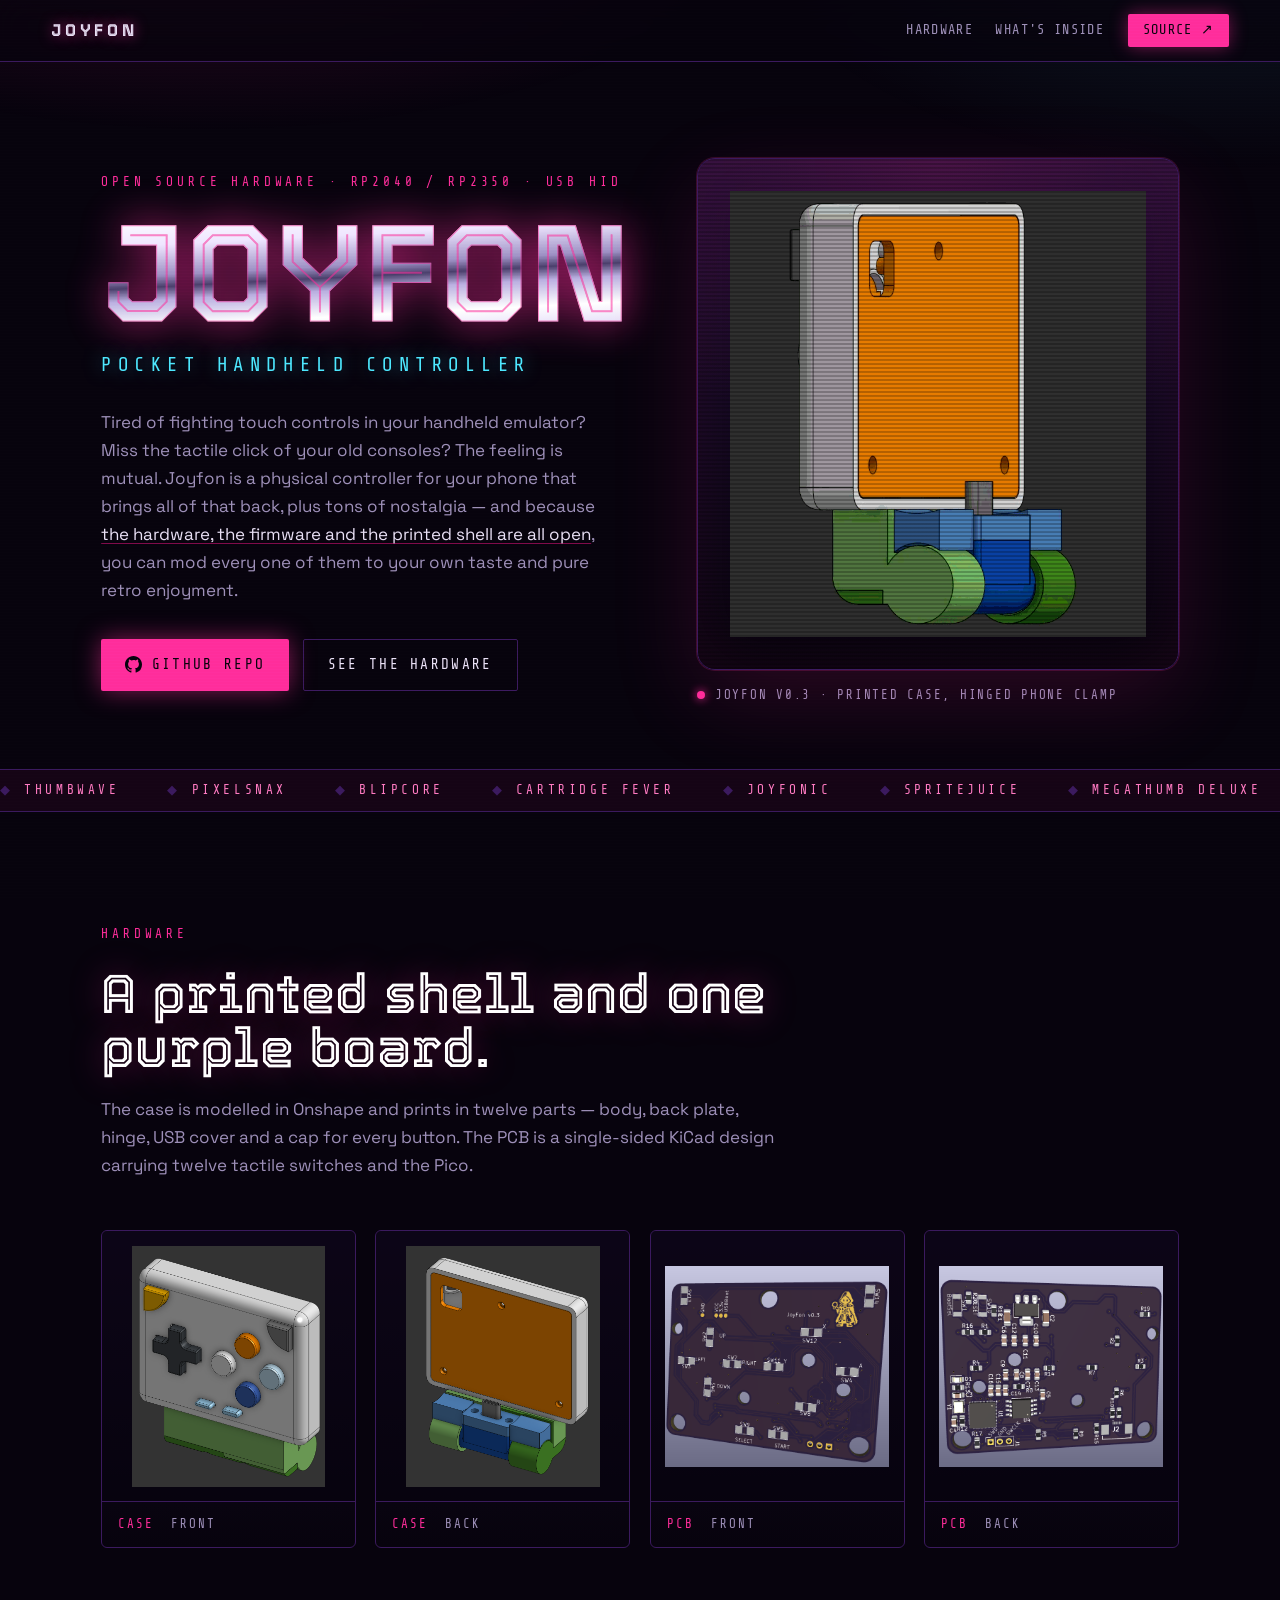
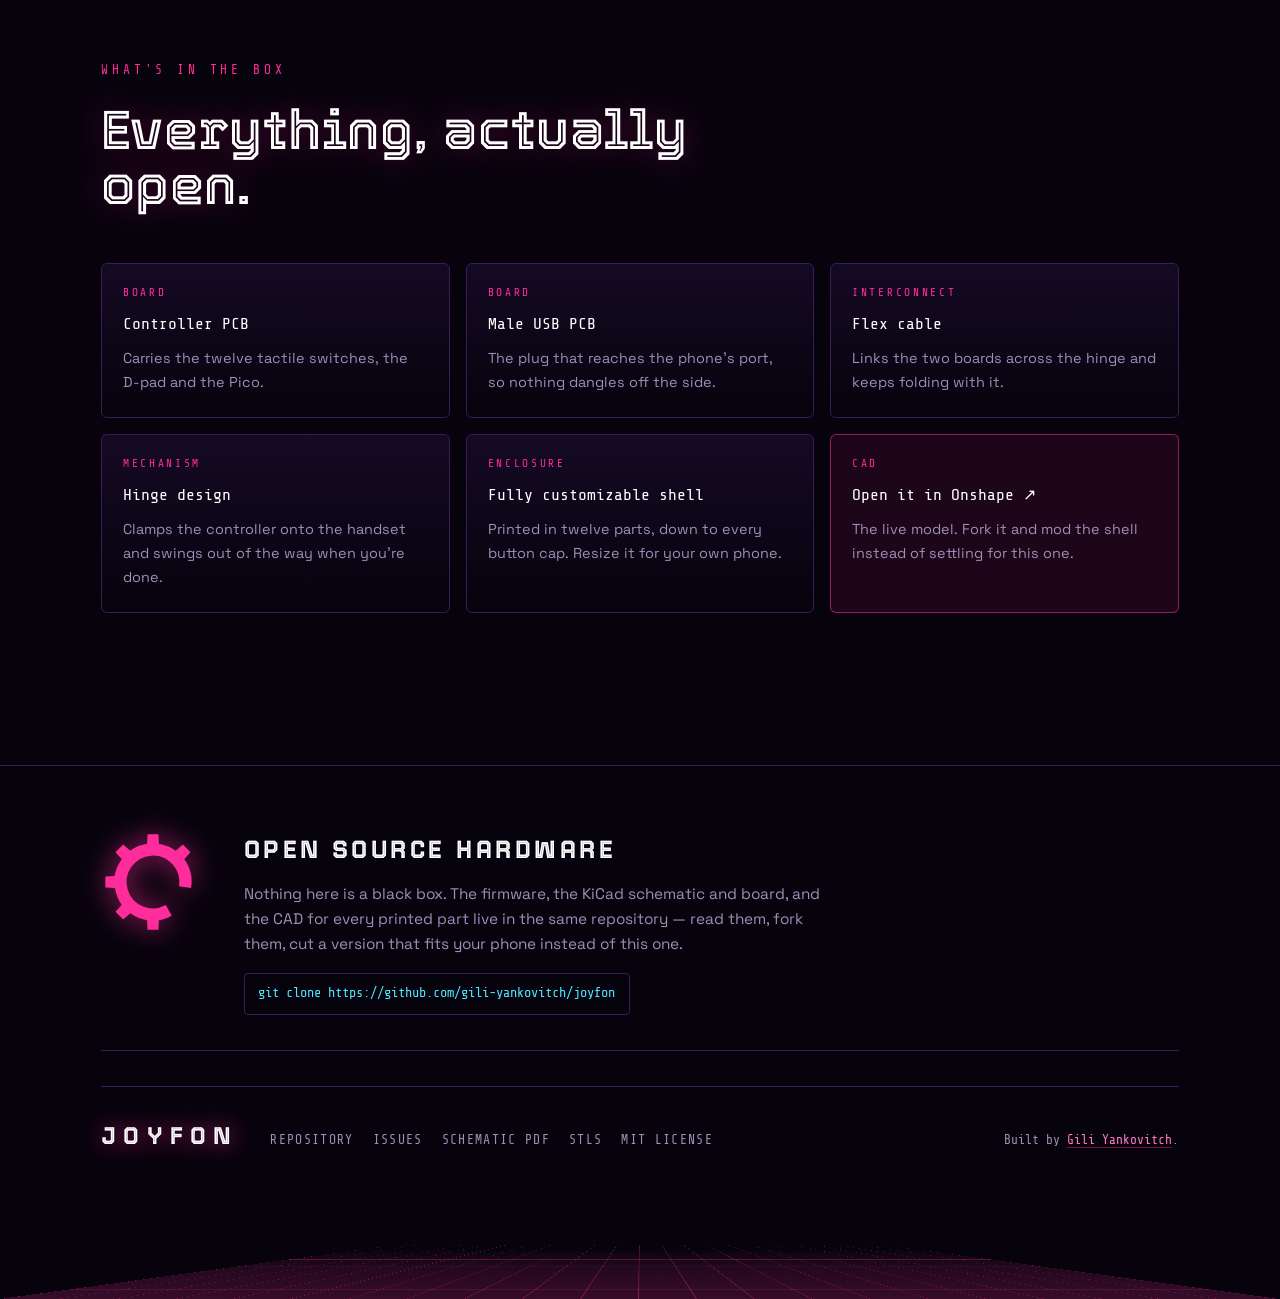
==== index.html @ 9e3fc785 "chore: Adding website" ====
<!DOCTYPE html>
<html lang="en">
<head>
<meta charset="utf-8">
<meta name="viewport" content="width=device-width, initial-scale=1">
<title>Joyfon — a USB HID gamepad for the Raspberry Pi Pico</title>
<meta name="description" content="Joyfon is an open-hardware, Game Boy-shaped USB HID game controller built on the Raspberry Pi Pico. No driver, no app, no pairing. Firmware, PCB and STLs included.">
<meta name="theme-color" content="#07030d">

<meta property="og:title" content="Joyfon — a USB HID gamepad for the Raspberry Pi Pico">
<meta property="og:description" content="Game Boy-shaped, open hardware, plug-and-play on Android. Firmware, KiCad PCB and printable case.">
<meta property="og:image" content="images/front.png">
<meta property="og:type" content="website">

<link rel="icon" href="images/front-transparent.png">
<link rel="preconnect" href="https://fonts.googleapis.com">
<link rel="preconnect" href="https://fonts.gstatic.com" crossorigin>
<link href="https://fonts.googleapis.com/css2?family=Share+Tech+Mono&family=Space+Grotesk:wght@400;500;700&family=Tourney:ital,wght@0,600;0,800;1,800&display=swap" rel="stylesheet">
<link rel="stylesheet" href="assets/site.css">
</head>
<body>

<div class="scanlines" aria-hidden="true"></div>

<header class="topbar">
  <a class="topbar__mark" href="#top">JOYFON</a>
  <nav class="topbar__nav" aria-label="Sections">
    <a href="#hardware">Hardware</a>
    <a href="#files">What's inside</a>
  </nav>
  <a class="topbar__repo" href="https://github.com/gili-yankovitch/joyfon">Source ↗</a>
</header>

<main id="top">

  <!-- ─────────────────────────  HERO  ───────────────────────── -->
  <section class="hero">
    <div class="hero__copy">
      <p class="eyebrow">Open source hardware · RP2040 / RP2350 · USB HID</p>
      <h1 class="wordmark" aria-label="Joyfon">
        <span class="wordmark__glow" aria-hidden="true">JOYFON</span>
        <span class="wordmark__face">JOYFON</span>
      </h1>
      <p class="tagline">Pocket Handheld Controller</p>
      <p class="hero__lede">
        Tired of fighting touch controls in your handheld emulator? Miss the tactile click of
        your old consoles? The feeling is mutual. Joyfon is a physical controller for your phone
        that brings all of that back, plus tons of nostalgia — and because
        <a href="#files">the hardware, the firmware and the printed shell are all open</a>,
        you can mod every one of them to your own taste and pure retro enjoyment.
      </p>
      <div class="hero__actions">
        <a class="btn btn--solid" href="https://github.com/gili-yankovitch/joyfon">
          <svg class="btn__gh" viewBox="0 0 16 16" width="17" height="17" aria-hidden="true" focusable="false">
            <path fill="currentColor" fill-rule="evenodd" d="M8 0C3.58 0 0 3.58 0 8c0 3.54 2.29 6.53 5.47 7.59.4.07.55-.17.55-.38 0-.19-.01-.82-.01-1.49-2.01.37-2.53-.49-2.69-.94-.09-.23-.48-.94-.82-1.13-.28-.15-.68-.52-.01-.53.63-.01 1.08.58 1.23.82.72 1.21 1.87.87 2.33.66.07-.52.28-.87.51-1.07-1.78-.2-3.64-.89-3.64-3.95 0-.87.31-1.59.82-2.15-.08-.2-.36-1.02.08-2.12 0 0 .67-.21 2.2.82a7.4 7.4 0 0 1 2-.27c.68 0 1.36.09 2 .27 1.53-1.04 2.2-.82 2.2-.82.44 1.1.16 1.92.08 2.12.51.56.82 1.27.82 2.15 0 3.07-1.87 3.75-3.65 3.95.29.25.54.73.54 1.48 0 1.07-.01 1.93-.01 2.2 0 .21.15.46.55.38A8.01 8.01 0 0 0 16 8c0-4.42-3.58-8-8-8Z"/>
          </svg>
          GitHub repo
        </a>
        <a class="btn btn--ghost" href="#hardware">See the hardware</a>
      </div>
    </div>

    <figure class="crt">
      <div class="crt__screen">
        <img id="hero-media" src="images/front-transparent.png" alt="The Joyfon controller clipped to the bottom of a phone." width="670" height="720">
      </div>
      <figcaption class="crt__label"><span class="dot"></span> Joyfon v0.3 · printed case, hinged phone clamp</figcaption>
    </figure>
  </section>

  <div class="ticker" aria-hidden="true">
    <div class="ticker__track">
      <span>THUMBWAVE</span><span>PIXELSNAX</span><span>BLIPCORE</span><span>CARTRIDGE FEVER</span>
      <span>JOYFONIC</span><span>SPRITEJUICE</span><span>MEGATHUMB DELUXE</span><span>CHIPTUNE OVERDRIVE</span>
      <span>SAVE-STATE SUNRISE</span><span>TURBO GRIP</span><span>POCKETRON 64</span><span>D-PAD DYNAMO</span>
      <span>BATTERY BACKUP</span><span>HI-SCORE HAZE</span><span>CONTINUE? 09</span><span>PHONEBOY ADVANCE</span>
      <span>THUMBWAVE</span><span>PIXELSNAX</span><span>BLIPCORE</span><span>CARTRIDGE FEVER</span>
      <span>JOYFONIC</span><span>SPRITEJUICE</span><span>MEGATHUMB DELUXE</span><span>CHIPTUNE OVERDRIVE</span>
      <span>SAVE-STATE SUNRISE</span><span>TURBO GRIP</span><span>POCKETRON 64</span><span>D-PAD DYNAMO</span>
      <span>BATTERY BACKUP</span><span>HI-SCORE HAZE</span><span>CONTINUE? 09</span><span>PHONEBOY ADVANCE</span>
    </div>
  </div>

  <!-- ────────────────────────  HARDWARE  ────────────────────── -->
  <section class="section" id="hardware">
    <header class="section__head">
      <p class="eyebrow">Hardware</p>
      <h2 class="h2">A printed shell and one purple board.</h2>
      <p class="section__lede">
        The case is modelled in Onshape and prints in twelve parts — body, back plate, hinge, USB cover
        and a cap for every button. The PCB is a single-sided KiCad design carrying twelve tactile
        switches and the Pico.
      </p>
    </header>

    <div class="plates">
      <figure class="plate">
        <button class="plate__btn" type="button">
        <img src="images/front.png" alt="CAD render of the Joyfon case, front three-quarter view, showing the D-pad, four face buttons and two slim Start/Select keys." loading="lazy" width="765" height="957">
        </button>
        <figcaption><span class="plate__idx">Case</span> front</figcaption>
      </figure>
      <figure class="plate">
        <button class="plate__btn" type="button">
        <img src="images/back.png" alt="CAD render of the Joyfon case from behind, showing the back plate, the USB-C passthrough and the hinged phone clamp." loading="lazy" width="765" height="957">
        </button>
        <figcaption><span class="plate__idx">Case</span> back</figcaption>
      </figure>
      <figure class="plate">
        <button class="plate__btn" type="button">
        <img src="images/pcb-front.png" alt="Render of the purple Joyfon PCB, front side, with silkscreen labels for every switch and a wizard mascot." loading="lazy" width="632" height="565">
        </button>
        <figcaption><span class="plate__idx">PCB</span> front</figcaption>
      </figure>
      <figure class="plate">
        <button class="plate__btn" type="button">
        <img src="images/pcb-back.png" alt="Render of the Joyfon PCB, back side, showing the routed traces." loading="lazy" width="632" height="565">
        </button>
        <figcaption><span class="plate__idx">PCB</span> back</figcaption>
      </figure>
    </div>
  </section>

  <!-- ─────────────────────────  FILES  ──────────────────────── -->
  <section class="section section--files" id="files">
    <header class="section__head">
      <p class="eyebrow">What's in the box</p>
      <h2 class="h2">Everything, actually open.</h2>
    </header>

    <div class="files">
      <div class="file">
        <p class="file__kind">Board</p>
        <p class="file__name">Controller PCB</p>
        <p class="file__desc">Carries the twelve tactile switches, the D-pad and the Pico.</p>
      </div>
      <div class="file">
        <p class="file__kind">Board</p>
        <p class="file__name">Male USB PCB</p>
        <p class="file__desc">The plug that reaches the phone's port, so nothing dangles off the side.</p>
      </div>
      <div class="file">
        <p class="file__kind">Interconnect</p>
        <p class="file__name">Flex cable</p>
        <p class="file__desc">Links the two boards across the hinge and keeps folding with it.</p>
      </div>
      <div class="file">
        <p class="file__kind">Mechanism</p>
        <p class="file__name">Hinge design</p>
        <p class="file__desc">Clamps the controller onto the handset and swings out of the way when you're done.</p>
      </div>
      <div class="file">
        <p class="file__kind">Enclosure</p>
        <p class="file__name">Fully customizable shell</p>
        <p class="file__desc">Printed in twelve parts, down to every button cap. Resize it for your own phone.</p>
      </div>
      <a class="file file--accent" href="https://cad.onshape.com/documents/5b058211584da6ba94a5f3a2/w/7946df008143afeea2af8019/e/bb1aadbdb91d94f271c1447f?page=2&amp;email=giliy%40nyxsecurity.net&amp;renderMode=0&amp;uiState=6a5551800e11d12ad61d855e">
        <p class="file__kind">CAD</p>
        <p class="file__name">Open it in Onshape ↗</p>
        <p class="file__desc">The live model. Fork it and mod the shell instead of settling for this one.</p>
      </a>
    </div>
  </section>
</main>

<div class="lightbox" id="lightbox" role="dialog" aria-modal="true" aria-label="Enlarged image" hidden>
  <button class="lightbox__close" type="button" aria-label="Close">✕</button>
  <figure class="lightbox__figure">
    <img id="lightbox-img" src="" alt="">
    <figcaption id="lightbox-cap"></figcaption>
  </figure>
</div>

<footer class="footer">
  <div class="footer__horizon" aria-hidden="true"></div>

  <div class="footer__inner">

    <div class="oshw">
      <svg class="oshw__gear" viewBox="0 0 128 128" role="img" aria-labelledby="oshw-title">
        <title id="oshw-title">Open source hardware</title>
        <g fill="none" stroke="currentColor" stroke-width="15" stroke-linecap="butt">
          <path d="M83.39 98.98 A 40 40 0 1 1 103.51 70.26"/>
        </g>
        <g fill="currentColor">
          <path d="M71.35 110.42 L70.68 122.62 L57.32 122.62 L56.65 110.42 Z"/>
          <path d="M36.37 102.02 L27.27 110.17 L17.83 100.73 L25.98 91.63 Z"/>
          <path d="M17.58 71.35 L5.38 70.68 L5.38 57.32 L17.58 56.65 Z"/>
          <path d="M25.98 36.37 L17.83 27.27 L27.27 17.83 L36.37 25.98 Z"/>
          <path d="M56.65 17.58 L57.32 5.38 L70.68 5.38 L71.35 17.58 Z"/>
          <path d="M91.63 25.98 L100.73 17.83 L110.17 27.27 L102.02 36.37 Z"/>
        </g>
      </svg>

      <div class="oshw__copy">
        <p class="oshw__title">Open source hardware</p>
        <p class="oshw__text">
          Nothing here is a black box. The firmware, the KiCad schematic and board, and the CAD for
          every printed part live in the same repository — read them, fork them, cut a version that
          fits your phone instead of this one.
        </p>
        <p class="oshw__clone"><code>git clone https://github.com/gili-yankovitch/joyfon</code></p>
      </div>
    </div>

    <div class="footer__end">
      <p class="footer__mark">JOYFON</p>
      <nav class="footer__links" aria-label="Repository links">
        <a href="https://github.com/gili-yankovitch/joyfon">Repository</a>
        <a href="https://github.com/gili-yankovitch/joyfon/issues">Issues</a>
        <a href="https://github.com/gili-yankovitch/joyfon/tree/main/hw/controller/PhoneController.pdf">Schematic PDF</a>
        <a href="https://github.com/gili-yankovitch/joyfon/tree/main/stl">STLs</a>
        <a href="https://github.com/gili-yankovitch/joyfon/blob/main/LICENSE">MIT license</a>
      </nav>
      <p class="footer__line">Built by <a href="https://github.com/gili-yankovitch">Gili Yankovitch</a>.</p>
    </div>
  </div>
</footer>

<script src="assets/site.js" defer></script>
</body>
</html>
---- assets/site.css ----
/* ═══════════════════════════════════════════════════════════════════
   Joyfon — tokens
   ═══════════════════════════════════════════════════════════════════ */
:root {
  --void:      #07030d;
  --deck:      #150a24;
  --deck-2:    #1e0e33;
  --edge:      #3b1a5e;
  --hot:       #ff2d9b;
  --hot-soft:  #ff7ac2;
  --hot-dim:   #7d0a49;
  --ice:       #4de8ff;
  --amber:     #ffc24d;
  --text:      #e9e0f5;
  --text-dim:  #9d8fb8;

  --display: "Tourney", "Arial Narrow", Impact, sans-serif;
  --body:    "Space Grotesk", ui-sans-serif, system-ui, sans-serif;
  --mono:    "Share Tech Mono", ui-monospace, "SFMono-Regular", monospace;

  --gut:  clamp(1.25rem, 4vw, 4rem);
  --maxw: 1180px;
  --rail: 1px solid var(--edge);
}

*, *::before, *::after { box-sizing: border-box; }

html { scroll-behavior: smooth; }
@media (prefers-reduced-motion: reduce) { html { scroll-behavior: auto; } }

body {
  margin: 0;
  background: var(--void);
  color: var(--text);
  font-family: var(--body);
  font-size: clamp(1rem, 0.96rem + 0.2vw, 1.0625rem);
  line-height: 1.65;
  -webkit-font-smoothing: antialiased;
  overflow-x: hidden;
}

/* magenta wash behind everything */
body::before {
  content: "";
  position: fixed;
  inset: -20vh -10vw auto;
  height: 90vh;
  background:
    radial-gradient(60% 55% at 22% 0%, rgba(255, 45, 155, 0.22), transparent 70%),
    radial-gradient(45% 45% at 88% 12%, rgba(77, 232, 255, 0.10), transparent 70%);
  pointer-events: none;
  z-index: 0;
}

a { color: var(--hot-soft); text-decoration-color: var(--hot-dim); text-underline-offset: 3px; }
a:hover { color: #fff; text-decoration-color: var(--hot); }

:focus-visible {
  outline: 2px solid var(--ice);
  outline-offset: 3px;
  border-radius: 2px;
}

code, pre { font-family: var(--mono); }

.visually-hidden {
  position: absolute; width: 1px; height: 1px;
  margin: -1px; padding: 0; overflow: hidden;
  clip: rect(0 0 0 0); white-space: nowrap; border: 0;
}

/* CRT scanline veil over the whole page */
.scanlines {
  position: fixed;
  inset: 0;
  z-index: 90;
  pointer-events: none;
  background: repeating-linear-gradient(
    to bottom,
    rgba(255, 255, 255, 0.028) 0 1px,
    transparent 1px 3px
  );
  mix-blend-mode: overlay;
}

/* ═══════════════════════════════════════════════════════════════════
   Top bar
   ═══════════════════════════════════════════════════════════════════ */
.topbar {
  position: sticky;
  top: 0;
  z-index: 80;
  display: flex;
  align-items: center;
  gap: 1.5rem;
  padding: 0.85rem var(--gut);
  border-bottom: var(--rail);
  background: rgba(7, 3, 13, 0.78);
  backdrop-filter: blur(14px);
}

.topbar__mark {
  font-family: var(--display);
  font-weight: 800;
  font-size: 1.05rem;
  letter-spacing: 0.22em;
  color: var(--text);
  text-decoration: none;
  text-shadow: 0 0 14px rgba(255, 45, 155, 0.7);
}

.topbar__nav {
  display: flex;
  gap: 1.4rem;
  margin-inline-start: auto;
  font-family: var(--mono);
  font-size: 0.85rem;
  letter-spacing: 0.1em;
  text-transform: uppercase;
}
.topbar__nav a { color: var(--text-dim); text-decoration: none; }
.topbar__nav a:hover { color: var(--hot); }

.topbar__repo {
  font-family: var(--mono);
  font-size: 0.85rem;
  letter-spacing: 0.1em;
  text-transform: uppercase;
  color: var(--void);
  background: var(--hot);
  padding: 0.35rem 0.9rem;
  border-radius: 2px;
  text-decoration: none;
  box-shadow: 0 0 18px rgba(255, 45, 155, 0.45);
}
.topbar__repo:hover { color: var(--void); background: var(--hot-soft); }

@media (max-width: 720px) {
  .topbar__nav { display: none; }
  .topbar__repo { margin-inline-start: auto; }
}

/* ═══════════════════════════════════════════════════════════════════
   Hero
   ═══════════════════════════════════════════════════════════════════ */
.hero {
  position: relative;
  z-index: 1;
  display: grid;
  grid-template-columns: minmax(0, 1.05fr) minmax(0, 0.95fr);
  gap: clamp(2rem, 5vw, 4.5rem);
  align-items: center;
  max-width: var(--maxw);
  margin-inline: auto;
  padding: clamp(3rem, 8vw, 6rem) var(--gut) clamp(2.5rem, 6vw, 4rem);
}

.eyebrow {
  margin: 0 0 1.4rem;
  font-family: var(--mono);
  font-size: 0.8rem;
  letter-spacing: 0.3em;
  text-transform: uppercase;
  color: var(--hot);
}

.wordmark {
  position: relative;
  margin: 0;
  font-family: var(--display);
  font-weight: 800;
  font-size: clamp(3.6rem, 12vw, 8.5rem);
  line-height: 0.86;
  letter-spacing: 0.01em;
}

.wordmark__face {
  position: relative;
  display: block;
  background: linear-gradient(
    177deg,
    #ffffff 0%, #efe6ff 22%, #9d90c4 43%,
    #4a3f6b 51%, #b9aee0 60%, #ffffff 78%, #d9cdf5 100%
  );
  -webkit-background-clip: text;
  background-clip: text;
  color: transparent;
  -webkit-text-stroke: 1px rgba(255, 45, 155, 0.55);
}

.wordmark__glow {
  position: absolute;
  inset: 0;
  color: var(--hot);
  filter: blur(22px);
  opacity: 0.75;
  z-index: -1;
}

.tagline {
  margin: 1.1rem 0 0;
  font-family: var(--mono);
  font-size: clamp(0.9rem, 1.9vw, 1.2rem);
  letter-spacing: 0.34em;
  text-transform: uppercase;
  color: var(--ice);
  text-shadow: 0 0 18px rgba(77, 232, 255, 0.5);
}

.hero__lede {
  max-width: 46ch;
  margin: 1.6rem 0 0;
  color: var(--text-dim);
}
.hero__lede a { color: var(--text); }

.hero__actions {
  display: flex;
  flex-wrap: wrap;
  gap: 0.85rem;
  margin-top: 2.2rem;
}

.btn {
  display: inline-flex;
  align-items: center;
  gap: 0.6rem;
  font-family: var(--mono);
  font-size: 0.9rem;
  letter-spacing: 0.16em;
  text-transform: uppercase;
  text-decoration: none;
  padding: 0.8rem 1.5rem;
  border-radius: 2px;
  transition: transform 0.12s ease, box-shadow 0.2s ease, background 0.2s ease;
}
.btn:active { transform: translateY(1px); }

.btn--solid {
  color: var(--void);
  background: var(--hot);
  box-shadow: 0 0 24px rgba(255, 45, 155, 0.5);
}
.btn--solid:hover { color: var(--void); background: var(--hot-soft); box-shadow: 0 0 34px rgba(255, 45, 155, 0.75); }

.btn--ghost {
  color: var(--text);
  border: 1px solid var(--edge);
}
.btn--ghost:hover { color: #fff; border-color: var(--hot); box-shadow: inset 0 0 24px rgba(255, 45, 155, 0.16); }

.btn__gh { flex: none; display: block; }

/* CRT frame around the hero media */
.crt { margin: 0; }

.crt__screen {
  position: relative;
  padding: clamp(1rem, 3vw, 2rem);
  border: 1px solid var(--edge);
  border-radius: 18px;
  background:
    radial-gradient(120% 90% at 50% 0%, rgba(255, 45, 155, 0.16), transparent 65%),
    linear-gradient(180deg, var(--deck-2), var(--void));
  box-shadow:
    0 0 0 1px rgba(255, 45, 155, 0.18),
    0 30px 90px rgba(255, 45, 155, 0.14),
    inset 0 0 70px rgba(255, 45, 155, 0.08);
  overflow: hidden;
}

.crt__screen::after {
  content: "";
  position: absolute;
  inset: 0;
  background: repeating-linear-gradient(to bottom, rgba(0, 0, 0, 0.22) 0 2px, transparent 2px 4px);
  pointer-events: none;
}

.crt__screen img {
  display: block;
  width: 100%;
  height: auto;
  filter: saturate(1.05) contrast(1.04);
}

.crt__label {
  display: flex;
  align-items: center;
  gap: 0.6rem;
  margin-top: 0.9rem;
  font-family: var(--mono);
  font-size: 0.78rem;
  letter-spacing: 0.14em;
  text-transform: uppercase;
  color: var(--text-dim);
}

.dot {
  width: 8px; height: 8px;
  border-radius: 50%;
  background: var(--hot);
  box-shadow: 0 0 10px var(--hot);
  animation: pulse 2.4s ease-in-out infinite;
}

@keyframes pulse { 0%, 100% { opacity: 1; } 50% { opacity: 0.25; } }

/* Narrow: the wordmark leads, then the animation, then the pitch. Letting the
   copy block dissolve into the grid is what allows the media to sit between
   the tagline and the lede. */
@media (max-width: 900px) {
  .hero {
    grid-template-columns: 1fr;
    row-gap: 0;
  }
  .hero__copy { display: contents; }

  .hero .eyebrow       { order: 1; }
  .hero .wordmark      { order: 2; }
  .hero .tagline       { order: 3; }
  .hero .crt           { order: 4; max-width: 440px; margin-top: 2rem; }
  .hero .hero__lede    { order: 5; }
  .hero .hero__actions { order: 6; }
}

/* ═══════════════════════════════════════════════════════════════════
   Ticker
   ═══════════════════════════════════════════════════════════════════ */
.ticker {
  position: relative;
  z-index: 1;
  overflow: hidden;
  border-block: var(--rail);
  background: rgba(255, 45, 155, 0.06);
  padding-block: 0.6rem;
}

.ticker__track {
  display: flex;
  gap: 3rem;
  width: max-content;
  animation: slide 38s linear infinite;
  font-family: var(--mono);
  font-size: 0.8rem;
  letter-spacing: 0.28em;
  text-transform: uppercase;
  color: var(--hot-soft);
  white-space: nowrap;
}
.ticker__track span::before { content: "◆ "; color: var(--edge); }

@keyframes slide { from { transform: translateX(0); } to { transform: translateX(-50%); } }

/* ═══════════════════════════════════════════════════════════════════
   Section chrome
   ═══════════════════════════════════════════════════════════════════ */
.section {
  position: relative;
  z-index: 1;
  max-width: var(--maxw);
  margin-inline: auto;
  padding: clamp(4rem, 10vw, 7rem) var(--gut) 0;
}

.section__head { max-width: 62ch; margin-bottom: clamp(2rem, 5vw, 3.2rem); }

.h2 {
  margin: 0;
  font-family: var(--display);
  font-weight: 600;
  font-size: clamp(2rem, 5.5vw, 3.4rem);
  line-height: 1;
  letter-spacing: 0.005em;
  color: #fff;
  text-shadow: 0 0 34px rgba(255, 45, 155, 0.35);
}

.section__lede { margin: 1.2rem 0 0; color: var(--text-dim); }
.section__lede code, .file__desc code {
  color: var(--ice);
  font-size: 0.92em;
}

/* ═══════════════════════════════════════════════════════════════════
   Hardware plates
   ═══════════════════════════════════════════════════════════════════ */
.plates {
  display: grid;
  grid-template-columns: repeat(auto-fit, minmax(250px, 1fr));
  gap: 1.2rem;
}

.plate {
  margin: 0;
  border: 1px solid var(--edge);
  border-radius: 6px;
  background: linear-gradient(180deg, var(--deck), var(--void));
  overflow: hidden;
  transition: border-color 0.2s ease, box-shadow 0.25s ease, transform 0.25s ease;
}
.plate:hover {
  border-color: var(--hot);
  box-shadow: 0 20px 60px rgba(255, 45, 155, 0.2);
  transform: translateY(-4px);
}

.plate__btn {
  display: block;
  width: 100%;
  padding: 0;
  border: 0;
  background: none;
  cursor: zoom-in;
  position: relative;
}

.plate__btn::after {
  content: "⤢";
  position: absolute;
  right: 0.7rem;
  bottom: 0.7rem;
  width: 26px;
  height: 26px;
  display: grid;
  place-items: center;
  border-radius: 3px;
  background: rgba(7, 3, 13, 0.72);
  color: var(--hot);
  font-size: 0.85rem;
  opacity: 0;
  transition: opacity 0.18s ease;
}
.plate:hover .plate__btn::after,
.plate__btn:focus-visible::after { opacity: 1; }

.plate img {
  display: block;
  width: 100%;
  height: 270px;
  object-fit: contain;
  background: rgba(7, 3, 13, 0.55);
  padding: 0.9rem;
}

.plate figcaption {
  padding: 0.75rem 1rem;
  border-top: 1px solid var(--edge);
  font-family: var(--mono);
  font-size: 0.78rem;
  letter-spacing: 0.16em;
  text-transform: uppercase;
  color: var(--text-dim);
}
.plate__idx { color: var(--hot); margin-inline-end: 0.5rem; }

/* ═══════════════════════════════════════════════════════════════════
   Files
   ═══════════════════════════════════════════════════════════════════ */
.section--files { padding-bottom: clamp(4rem, 9vw, 6rem); }

.files {
  display: grid;
  grid-template-columns: repeat(auto-fit, minmax(260px, 1fr));
  gap: 1rem;
}

.file {
  display: block;
  padding: 1.2rem 1.3rem 1.4rem;
  border: 1px solid var(--edge);
  border-radius: 6px;
  background: linear-gradient(180deg, var(--deck), rgba(7, 3, 13, 0.85));
  text-decoration: none;
  color: inherit;
  transition: border-color 0.18s ease, box-shadow 0.22s ease, transform 0.18s ease;
}
.file:hover {
  color: inherit;
  border-color: var(--hot);
  box-shadow: 0 16px 44px rgba(255, 45, 155, 0.18);
  transform: translateY(-3px);
}

.file__kind {
  margin: 0 0 0.55rem;
  font-family: var(--mono);
  font-size: 0.7rem;
  letter-spacing: 0.24em;
  text-transform: uppercase;
  color: var(--hot);
}

.file__name {
  margin: 0 0 0.6rem;
  font-family: var(--mono);
  font-size: 1.02rem;
  color: #fff;
  word-break: break-word;
}

.file__desc { margin: 0; font-size: 0.9rem; color: var(--text-dim); }

.file--accent { border-color: rgba(255, 45, 155, 0.55); background: rgba(255, 45, 155, 0.09); }

/* ═══════════════════════════════════════════════════════════════════
   Lightbox
   ═══════════════════════════════════════════════════════════════════ */
.lightbox {
  position: fixed;
  inset: 0;
  z-index: 100;
  display: grid;
  place-items: center;
  padding: clamp(1rem, 5vw, 3rem);
  background: rgba(5, 2, 10, 0.9);
  backdrop-filter: blur(10px);
  animation: lb-in 0.18s ease-out;
}
.lightbox[hidden] { display: none; }

@keyframes lb-in { from { opacity: 0; } to { opacity: 1; } }

.lightbox__figure {
  margin: 0;
  max-width: min(1000px, 100%);
  max-height: 100%;
  display: flex;
  flex-direction: column;
  gap: 0.9rem;
  border: 1px solid var(--edge);
  border-radius: 10px;
  background: linear-gradient(180deg, var(--deck-2), var(--void));
  box-shadow: 0 0 0 1px rgba(255, 45, 155, 0.2), 0 40px 120px rgba(255, 45, 155, 0.25);
  padding: clamp(0.9rem, 2vw, 1.4rem);
  overflow: hidden;
}

.lightbox__figure img {
  display: block;
  max-width: 100%;
  max-height: min(74vh, 780px);
  margin-inline: auto;
  object-fit: contain;
  border-radius: 4px;
}

.lightbox__figure figcaption {
  font-family: var(--mono);
  font-size: 0.78rem;
  letter-spacing: 0.18em;
  text-transform: uppercase;
  color: var(--text-dim);
  text-align: center;
}

.lightbox__close {
  position: absolute;
  top: clamp(0.8rem, 3vw, 1.6rem);
  right: clamp(0.8rem, 3vw, 1.6rem);
  width: 42px;
  height: 42px;
  border: 1px solid var(--edge);
  border-radius: 3px;
  background: rgba(7, 3, 13, 0.8);
  color: var(--text);
  font-size: 1rem;
  cursor: pointer;
  transition: color 0.15s ease, border-color 0.15s ease;
}
.lightbox__close:hover { color: var(--hot); border-color: var(--hot); }

/* ═══════════════════════════════════════════════════════════════════
   Footer
   ═══════════════════════════════════════════════════════════════════ */
.footer {
  position: relative;
  margin-top: clamp(2rem, 5vw, 3.5rem);
  border-top: 1px solid var(--edge);
  overflow: hidden;
}

/* the one moment of vaporwave horizon, kept to the very bottom */
.footer__horizon {
  position: absolute;
  inset: auto 0 0;
  height: 420px;
  background:
    linear-gradient(to top, rgba(255, 45, 155, 0.22), transparent 78%),
    repeating-linear-gradient(to right, rgba(255, 45, 155, 0.5) 0 1px, transparent 1px 58px),
    repeating-linear-gradient(to top,   rgba(255, 45, 155, 0.5) 0 1px, transparent 1px 30px);
  transform: perspective(240px) rotateX(70deg);
  transform-origin: bottom center;
  pointer-events: none;
  opacity: 0.85;
}

.footer__inner {
  position: relative;
  z-index: 1;
  max-width: var(--maxw);
  margin-inline: auto;
  padding: clamp(2.5rem, 6vw, 4rem) var(--gut) clamp(6rem, 13vw, 9rem);
}

/* open source hardware block */
.oshw {
  display: grid;
  grid-template-columns: 104px minmax(0, 1fr);
  gap: clamp(1.2rem, 4vw, 2.4rem);
  align-items: start;
  padding-bottom: 2.2rem;
  border-bottom: 1px solid var(--edge);
}

.oshw__gear {
  width: 104px;
  height: 104px;
  color: var(--hot);
  filter: drop-shadow(0 0 14px rgba(255, 45, 155, 0.65));
}

.oshw__title {
  margin: 0 0 0.6rem;
  font-family: var(--display);
  font-weight: 800;
  font-size: clamp(1.15rem, 3vw, 1.55rem);
  letter-spacing: 0.14em;
  text-transform: uppercase;
  color: #fff;
}

.oshw__text { margin: 0; max-width: 60ch; color: var(--text-dim); font-size: 0.96rem; }

.oshw__clone { margin: 1rem 0 0; }
.oshw__clone code {
  display: inline-block;
  padding: 0.55rem 0.85rem;
  border: 1px solid var(--edge);
  border-radius: 4px;
  background: rgba(7, 3, 13, 0.7);
  font-size: 0.85rem;
  color: var(--ice);
  word-break: break-all;
}

@media (max-width: 620px) {
  .oshw { grid-template-columns: 1fr; }
  .oshw__gear { width: 76px; height: 76px; }
}

.footer__end {
  display: flex;
  flex-wrap: wrap;
  align-items: baseline;
  gap: 1rem 2rem;
  margin-top: 2.2rem;
  padding-top: 1.8rem;
  border-top: 1px solid var(--edge);
}

.footer__mark {
  margin: 0;
  font-family: var(--display);
  font-weight: 800;
  font-size: 1.5rem;
  letter-spacing: 0.3em;
  color: #fff;
  text-shadow: 0 0 22px rgba(255, 45, 155, 0.8);
}

.footer__links {
  display: flex;
  flex-wrap: wrap;
  gap: 1.2rem;
  font-family: var(--mono);
  font-size: 0.82rem;
  letter-spacing: 0.1em;
  text-transform: uppercase;
}
.footer__links a { color: var(--text-dim); text-decoration: none; }
.footer__links a:hover { color: var(--hot); }

.footer__line {
  margin: 0;
  margin-inline-start: auto;
  font-family: var(--mono);
  font-size: 0.8rem;
  color: var(--text-dim);
}

/* ═══════════════════════════════════════════════════════════════════
   Motion preferences
   ═══════════════════════════════════════════════════════════════════ */
@media (prefers-reduced-motion: reduce) {
  .ticker__track { animation: none; }
  .dot { animation: none; }
  .plate:hover, .file:hover { transform: none; }
  .lightbox { animation: none; }
  *, *::before, *::after { transition-duration: 0.01ms !important; }
}
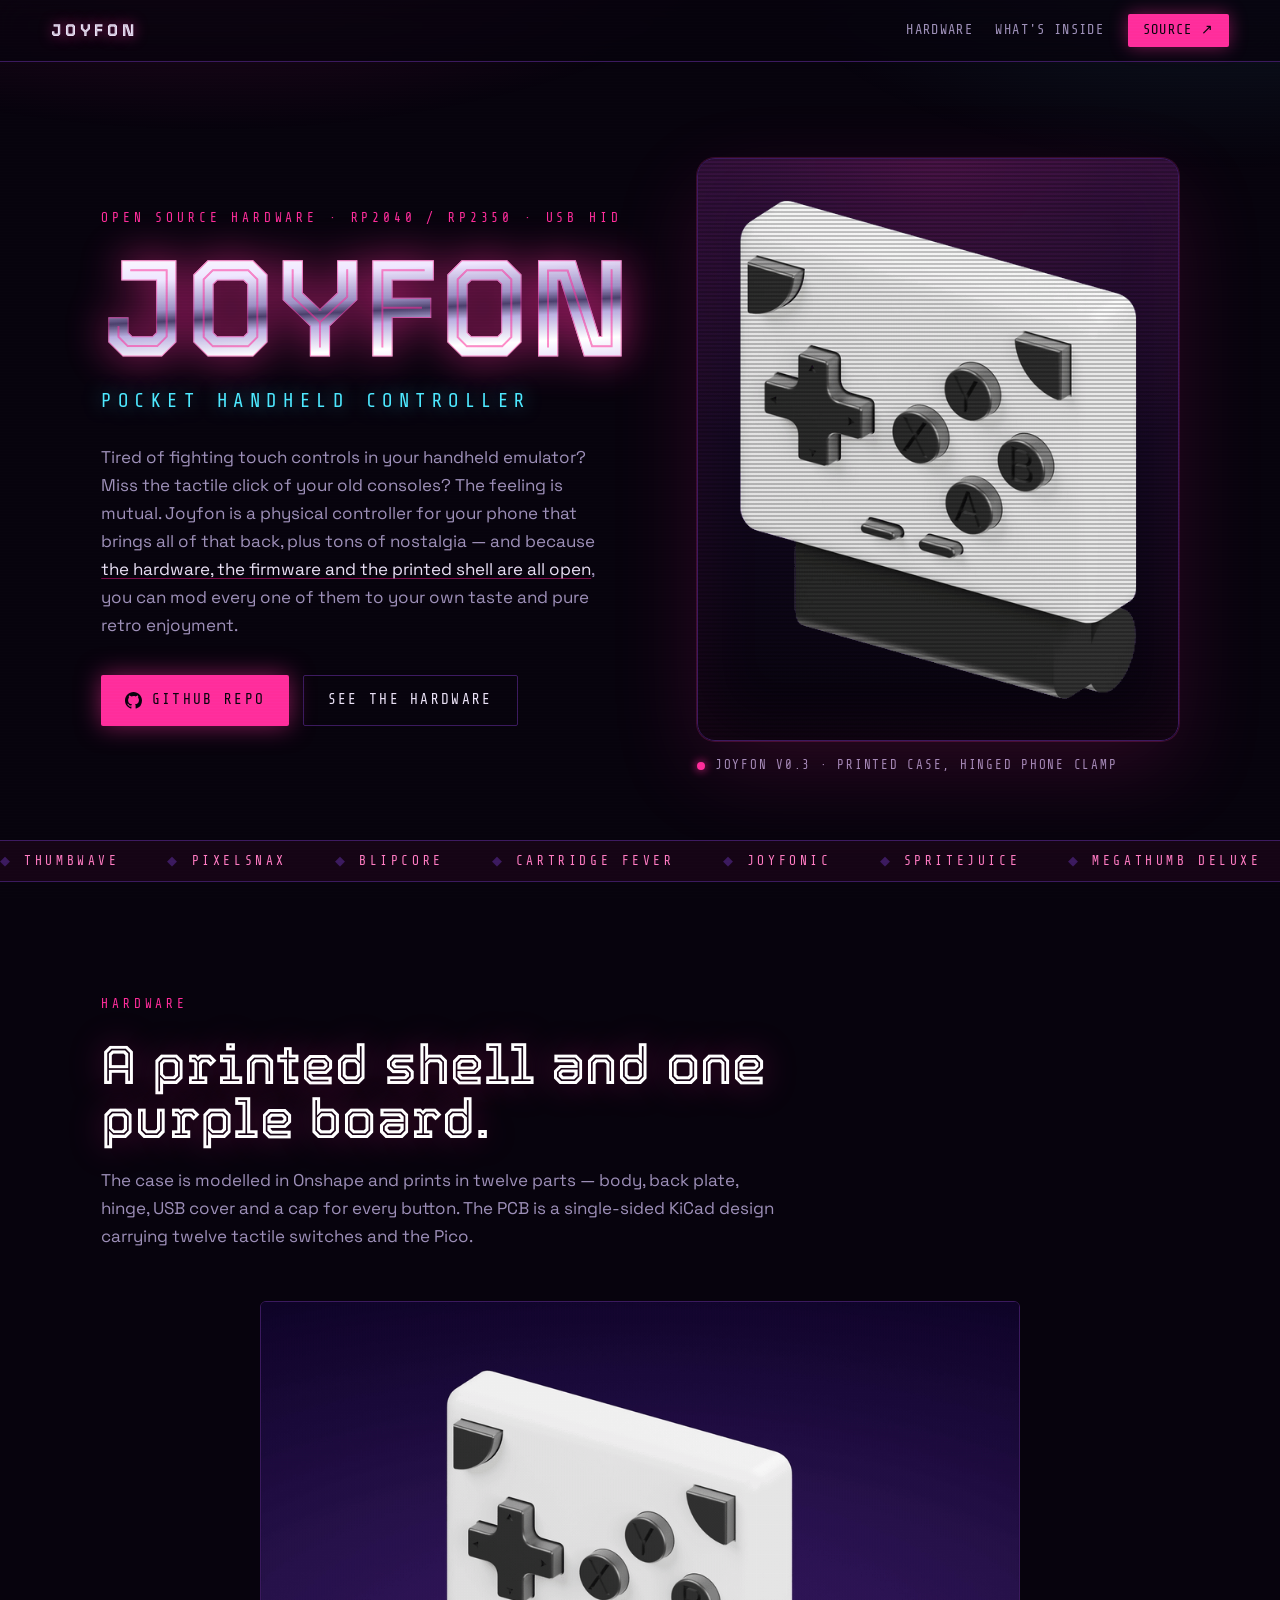
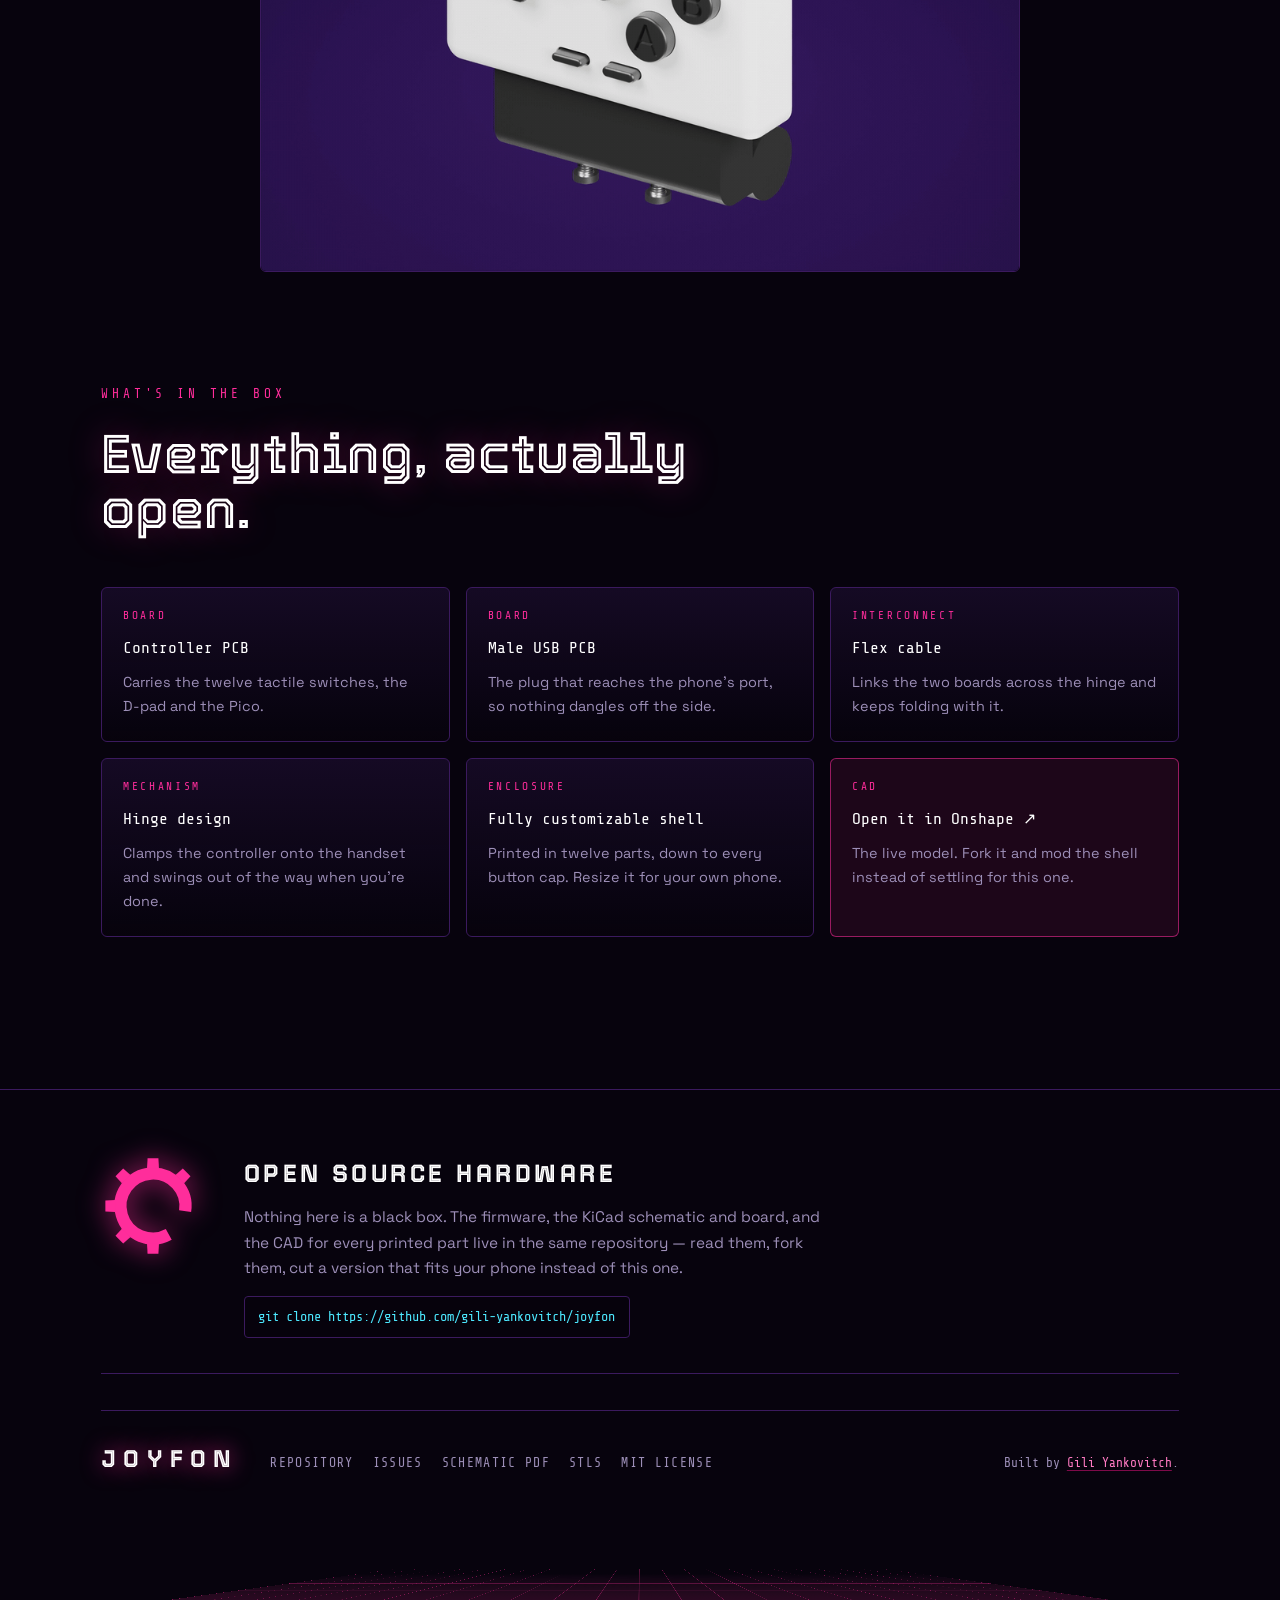
==== commit 7c860e1b: "chore: Fixing front page" ====
--- a/index.html
+++ b/index.html
@@ -62,7 +62,7 @@
 
     <figure class="crt">
       <div class="crt__screen">
-        <img id="hero-media" src="images/front-transparent.png" alt="The Joyfon controller clipped to the bottom of a phone." width="670" height="720">
+        <img id="hero-media" src="images/hero-joyfon.png" alt="The Joyfon controller, a white handheld with a D-pad and face buttons, on a transparent background." width="506" height="630">
       </div>
       <figcaption class="crt__label"><span class="dot"></span> Joyfon v0.3 · printed case, hinged phone clamp</figcaption>
     </figure>
@@ -93,32 +93,9 @@
       </p>
     </header>
 
-    <div class="plates">
-      <figure class="plate">
-        <button class="plate__btn" type="button">
-        <img src="images/front.png" alt="CAD render of the Joyfon case, front three-quarter view, showing the D-pad, four face buttons and two slim Start/Select keys." loading="lazy" width="765" height="957">
-        </button>
-        <figcaption><span class="plate__idx">Case</span> front</figcaption>
-      </figure>
-      <figure class="plate">
-        <button class="plate__btn" type="button">
-        <img src="images/back.png" alt="CAD render of the Joyfon case from behind, showing the back plate, the USB-C passthrough and the hinged phone clamp." loading="lazy" width="765" height="957">
-        </button>
-        <figcaption><span class="plate__idx">Case</span> back</figcaption>
-      </figure>
-      <figure class="plate">
-        <button class="plate__btn" type="button">
-        <img src="images/pcb-front.png" alt="Render of the purple Joyfon PCB, front side, with silkscreen labels for every switch and a wizard mascot." loading="lazy" width="632" height="565">
-        </button>
-        <figcaption><span class="plate__idx">PCB</span> front</figcaption>
-      </figure>
-      <figure class="plate">
-        <button class="plate__btn" type="button">
-        <img src="images/pcb-back.png" alt="Render of the Joyfon PCB, back side, showing the routed traces." loading="lazy" width="632" height="565">
-        </button>
-        <figcaption><span class="plate__idx">PCB</span> back</figcaption>
-      </figure>
-    </div>
+    <figure class="hw-demo">
+      <img src="images/JoyFon-Dark-Hero.gif" alt="Animated turntable render of the Joyfon controller, showing the printed shell and buttons from every side." loading="lazy" width="960" height="720">
+    </figure>
   </section>
 
   <!-- ─────────────────────────  FILES  ──────────────────────── -->
--- a/assets/site.css
+++ b/assets/site.css
@@ -454,6 +454,22 @@
 }
 .plate__idx { color: var(--hot); margin-inline-end: 0.5rem; }
 
+.hw-demo {
+  margin: 0;
+  max-width: 760px;
+  margin-inline: auto;
+  border: 1px solid var(--edge);
+  border-radius: 6px;
+  overflow: hidden;
+  background: linear-gradient(180deg, var(--deck), var(--void));
+}
+.hw-demo img {
+  display: block;
+  width: 100%;
+  height: auto;
+  background: rgba(7, 3, 13, 0.55);
+}
+
 /* ═══════════════════════════════════════════════════════════════════
    Files
    ═══════════════════════════════════════════════════════════════════ */
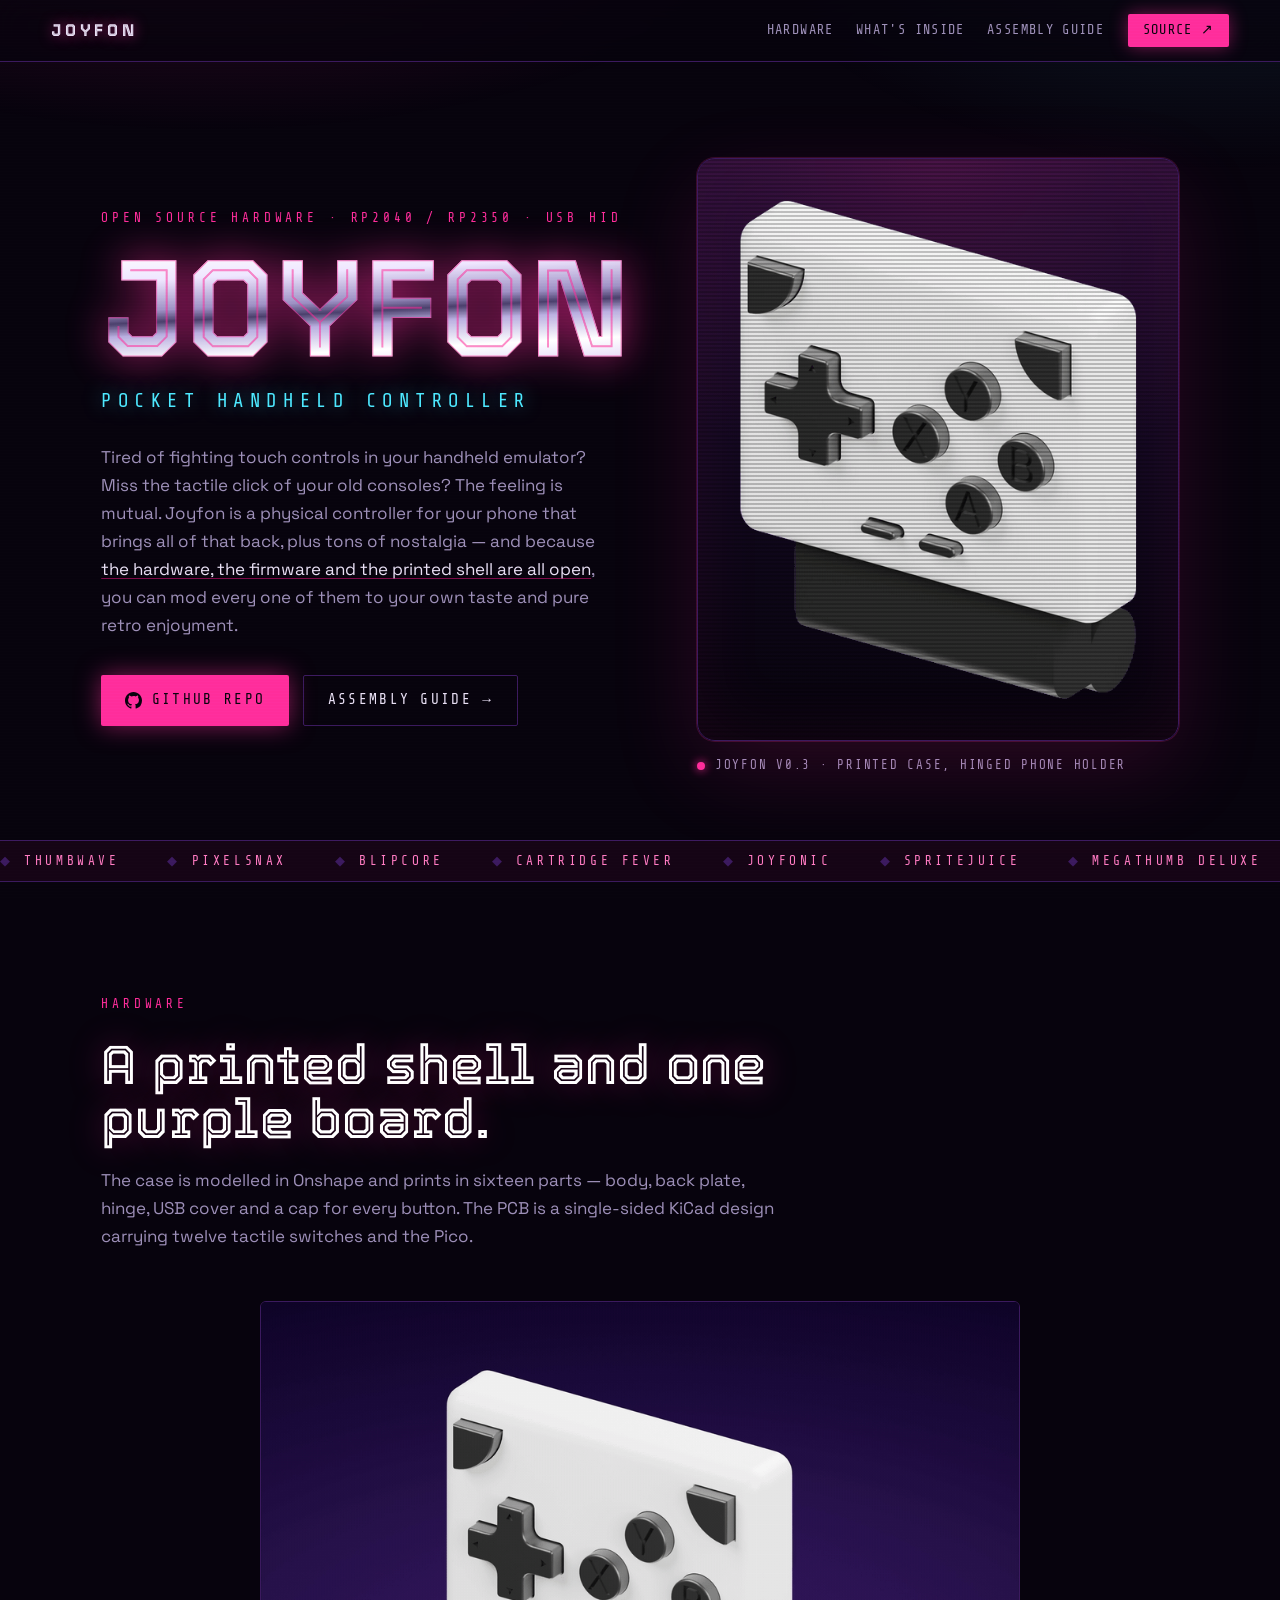
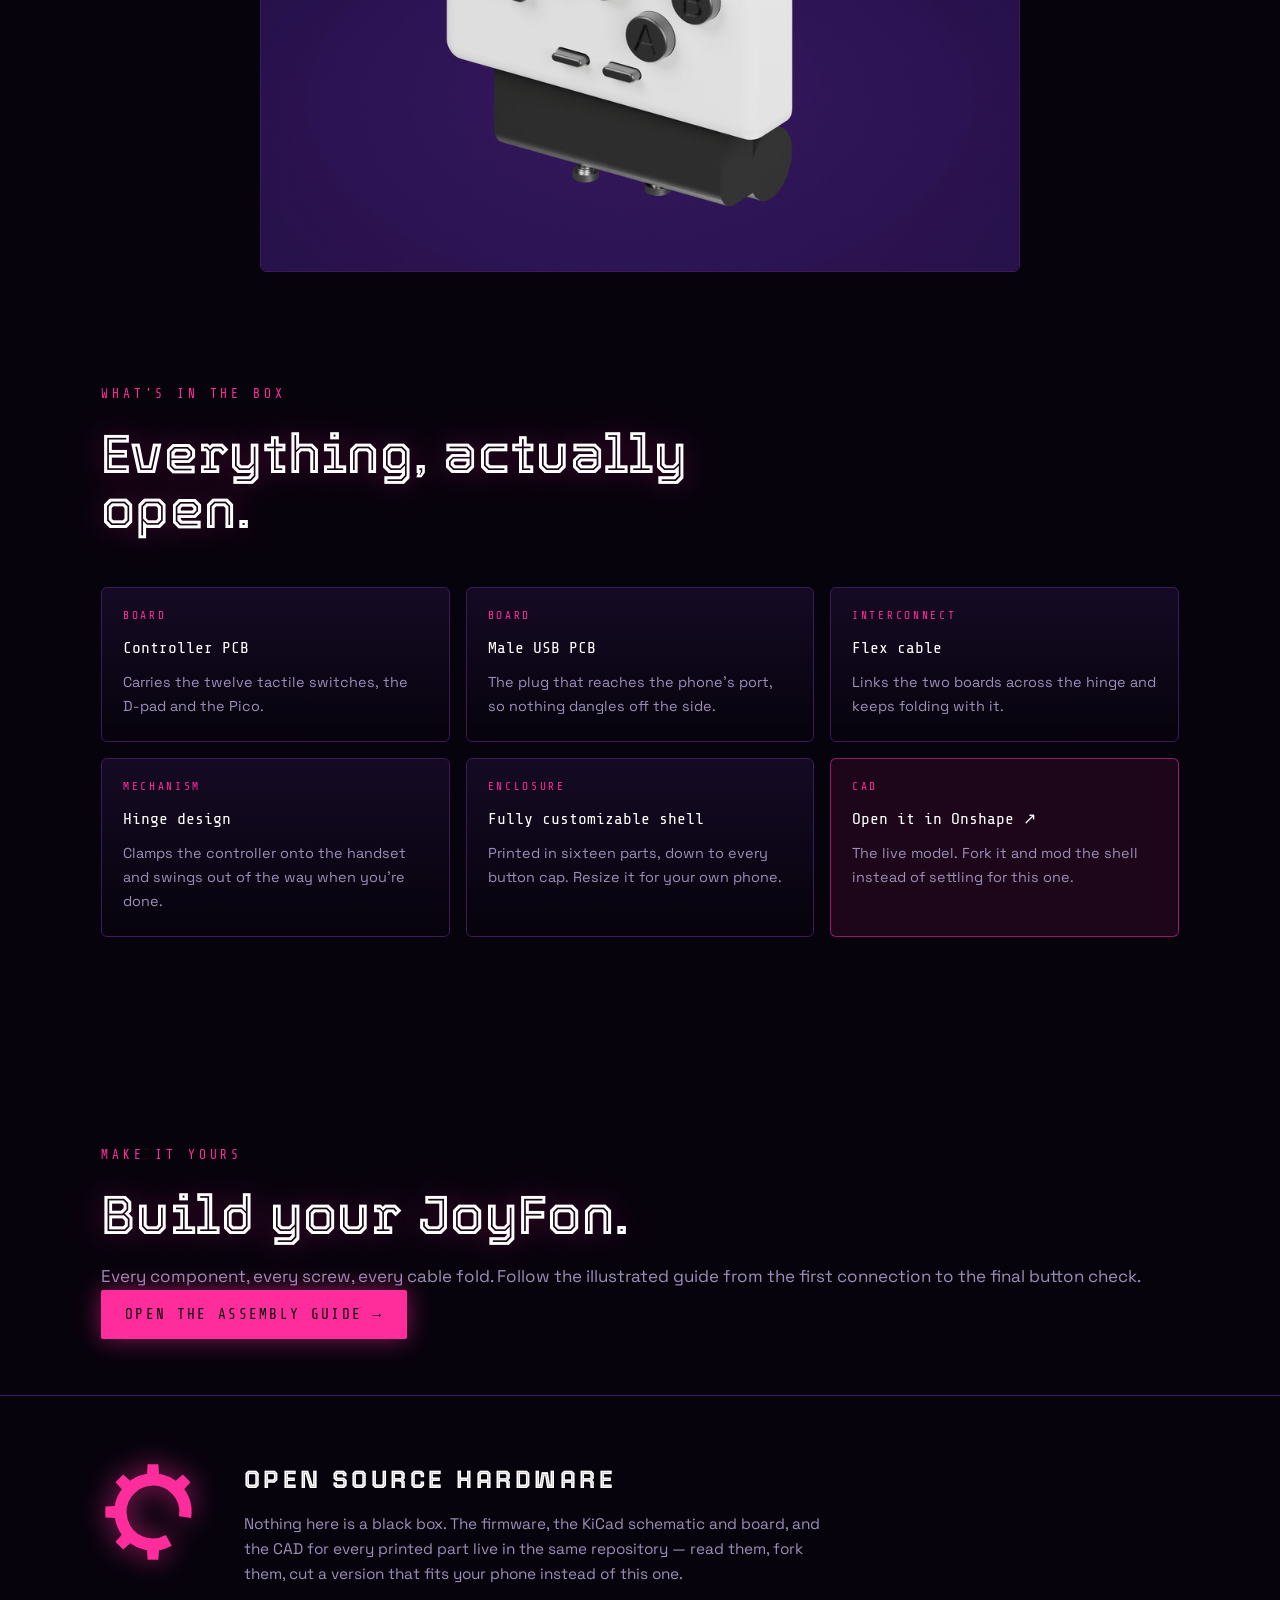
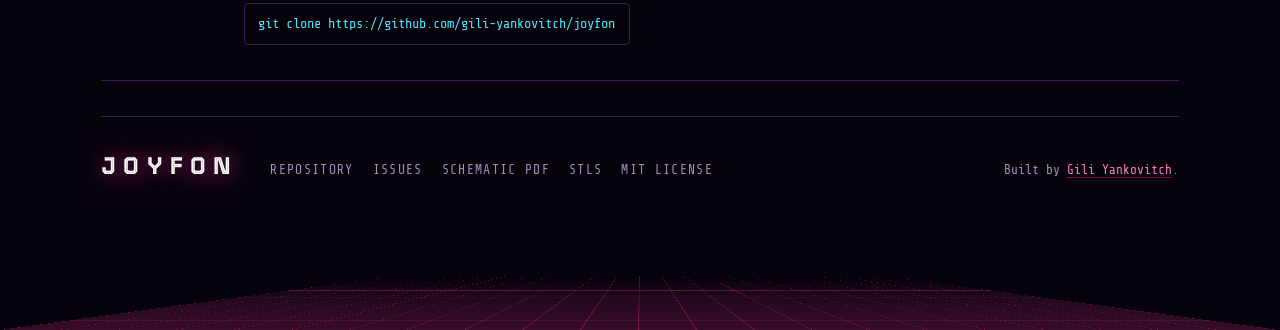
==== commit 31b9e2ab: "Add illustrated assembly guide and refresh production STLs" ====
--- a/index.html
+++ b/index.html
@@ -27,6 +27,7 @@
   <nav class="topbar__nav" aria-label="Sections">
     <a href="#hardware">Hardware</a>
     <a href="#files">What's inside</a>
+    <a href="assembly.html">Assembly guide</a>
   </nav>
   <a class="topbar__repo" href="https://github.com/gili-yankovitch/joyfon">Source ↗</a>
 </header>
@@ -56,7 +57,7 @@
           </svg>
           GitHub repo
         </a>
-        <a class="btn btn--ghost" href="#hardware">See the hardware</a>
+        <a class="btn btn--ghost" href="assembly.html">Assembly guide →</a>
       </div>
     </div>
 
@@ -64,7 +65,7 @@
       <div class="crt__screen">
         <img id="hero-media" src="images/hero-joyfon.png" alt="The Joyfon controller, a white handheld with a D-pad and face buttons, on a transparent background." width="506" height="630">
       </div>
-      <figcaption class="crt__label"><span class="dot"></span> Joyfon v0.3 · printed case, hinged phone clamp</figcaption>
+      <figcaption class="crt__label"><span class="dot"></span> Joyfon v0.3 · printed case, hinged phone holder</figcaption>
     </figure>
   </section>
 
@@ -87,7 +88,7 @@
       <p class="eyebrow">Hardware</p>
       <h2 class="h2">A printed shell and one purple board.</h2>
       <p class="section__lede">
-        The case is modelled in Onshape and prints in twelve parts — body, back plate, hinge, USB cover
+        The case is modelled in Onshape and prints in sixteen parts — body, back plate, hinge, USB cover
         and a cap for every button. The PCB is a single-sided KiCad design carrying twelve tactile
         switches and the Pico.
       </p>
@@ -129,7 +130,7 @@
       <div class="file">
         <p class="file__kind">Enclosure</p>
         <p class="file__name">Fully customizable shell</p>
-        <p class="file__desc">Printed in twelve parts, down to every button cap. Resize it for your own phone.</p>
+        <p class="file__desc">Printed in sixteen parts, down to every button cap. Resize it for your own phone.</p>
       </div>
       <a class="file file--accent" href="https://cad.onshape.com/documents/5b058211584da6ba94a5f3a2/w/7946df008143afeea2af8019/e/bb1aadbdb91d94f271c1447f?page=2&amp;email=giliy%40nyxsecurity.net&amp;renderMode=0&amp;uiState=6a5551800e11d12ad61d855e">
         <p class="file__kind">CAD</p>
@@ -138,6 +139,7 @@
       </a>
     </div>
   </section>
+<section class="section"><p class="eyebrow">Make it yours</p><h2 class="h2">Build your JoyFon.</h2><p class="section__lede">Every component, every screw, every cable fold. Follow the illustrated guide from the first connection to the final button check.</p><a class="btn btn--solid" href="assembly.html">Open the assembly guide →</a></section>
 </main>
 
 <div class="lightbox" id="lightbox" role="dialog" aria-modal="true" aria-label="Enlarged image" hidden>
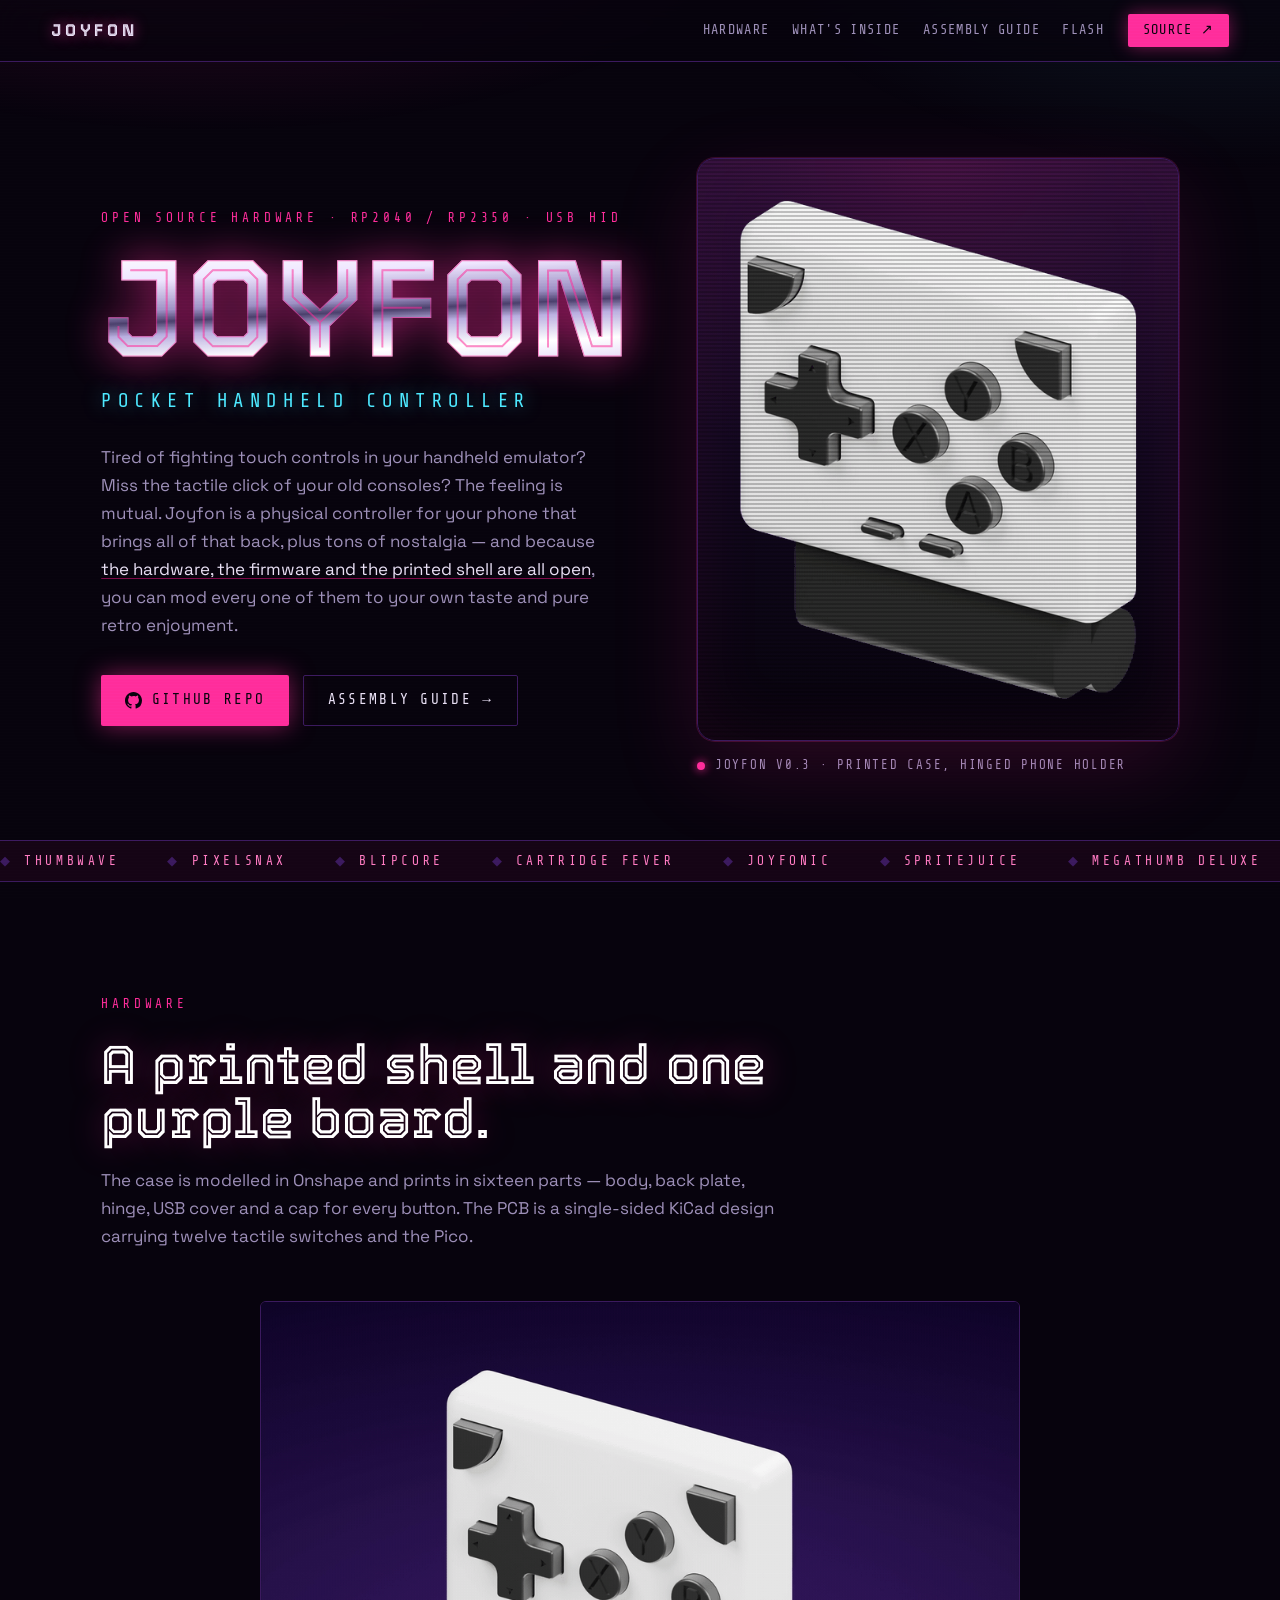
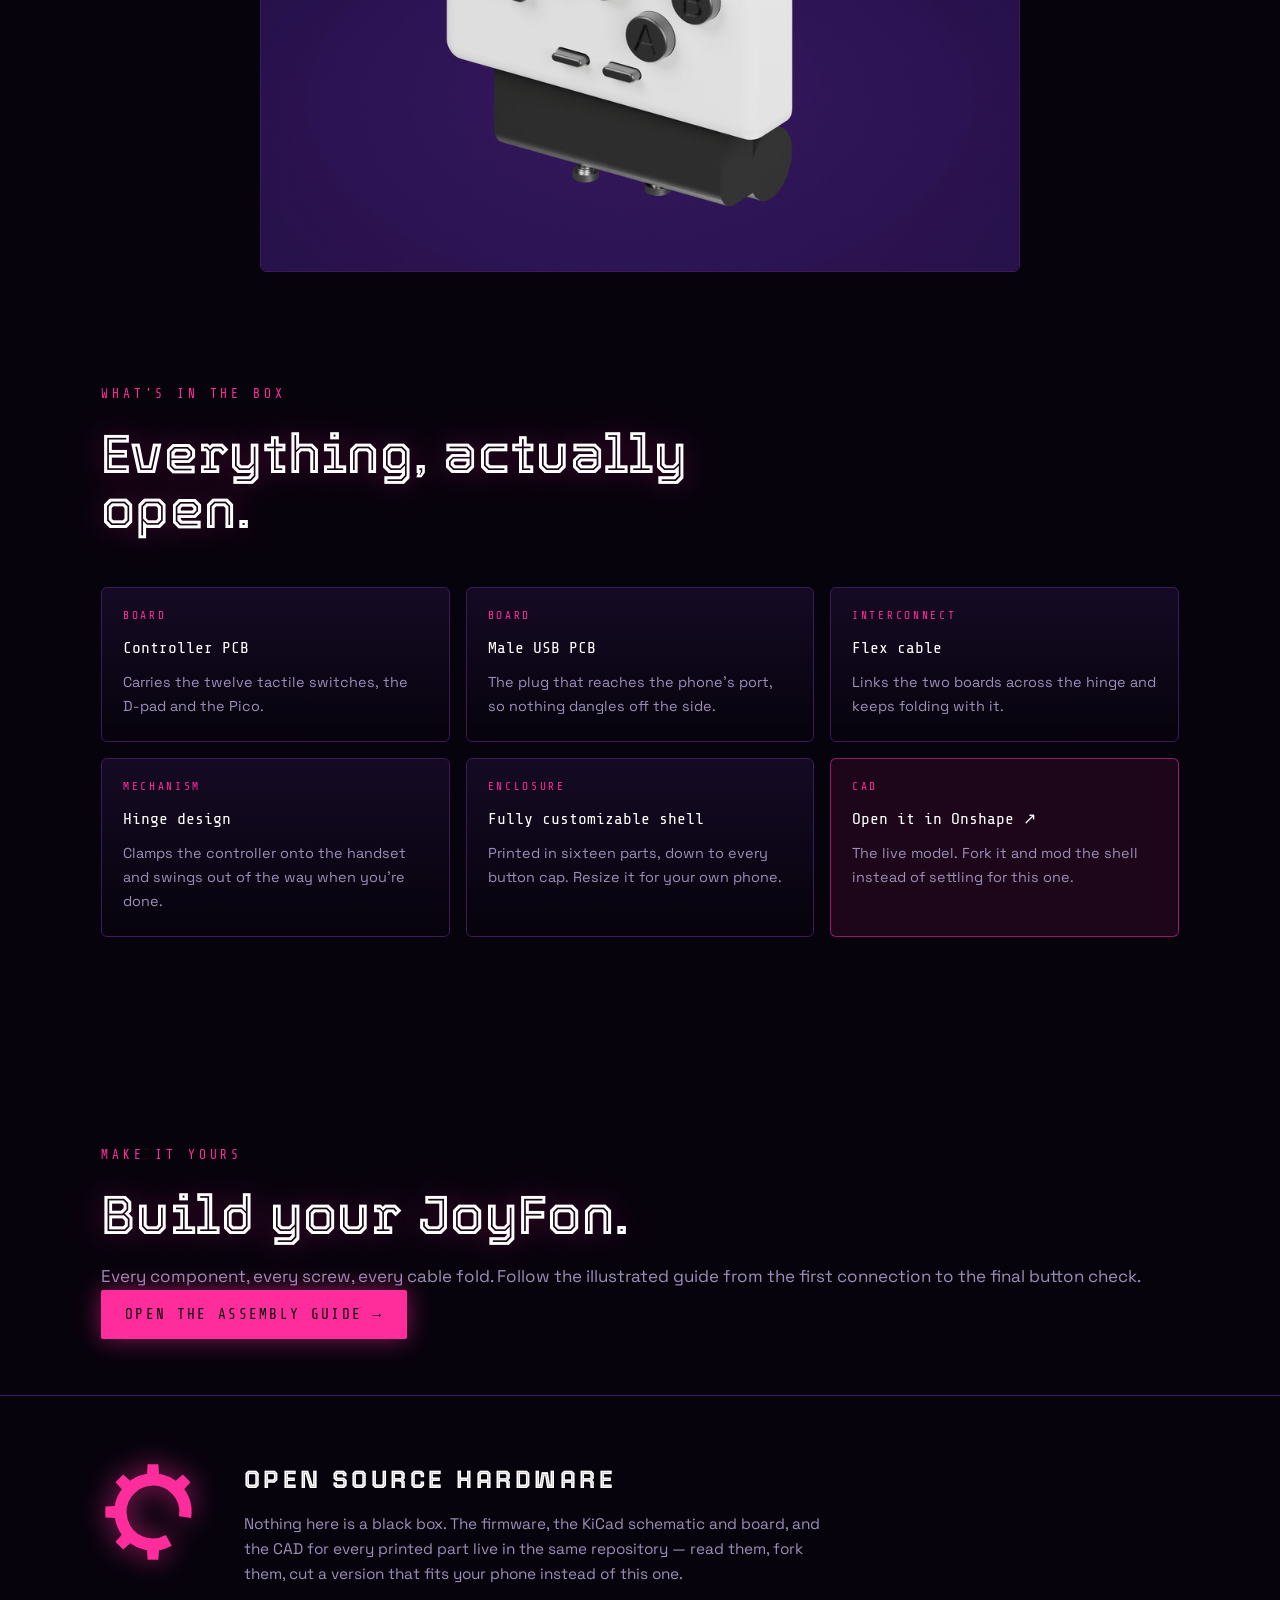
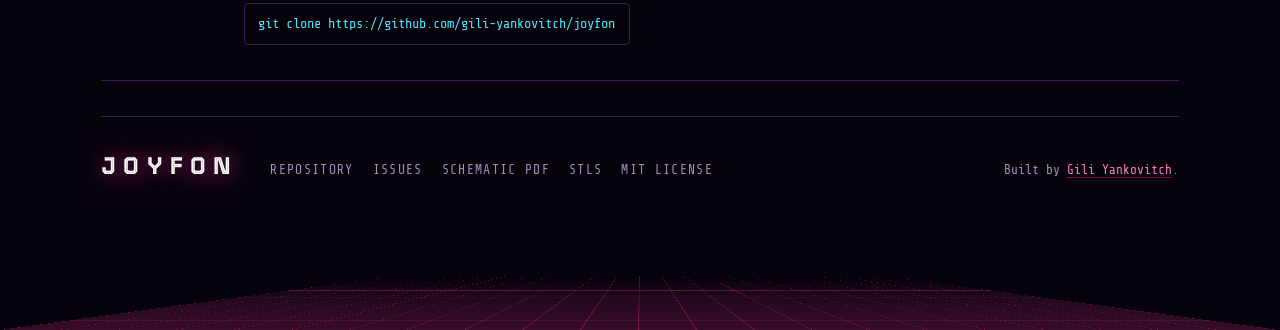
==== commit 18feb7af: "feat: browser firmware flasher + live controller test, Nintendo button map Website: - flash.html: We" ====
--- a/index.html
+++ b/index.html
@@ -28,6 +28,7 @@
     <a href="#hardware">Hardware</a>
     <a href="#files">What's inside</a>
     <a href="assembly.html">Assembly guide</a>
+    <a href="flash.html">Flash</a>
   </nav>
   <a class="topbar__repo" href="https://github.com/gili-yankovitch/joyfon">Source ↗</a>
 </header>
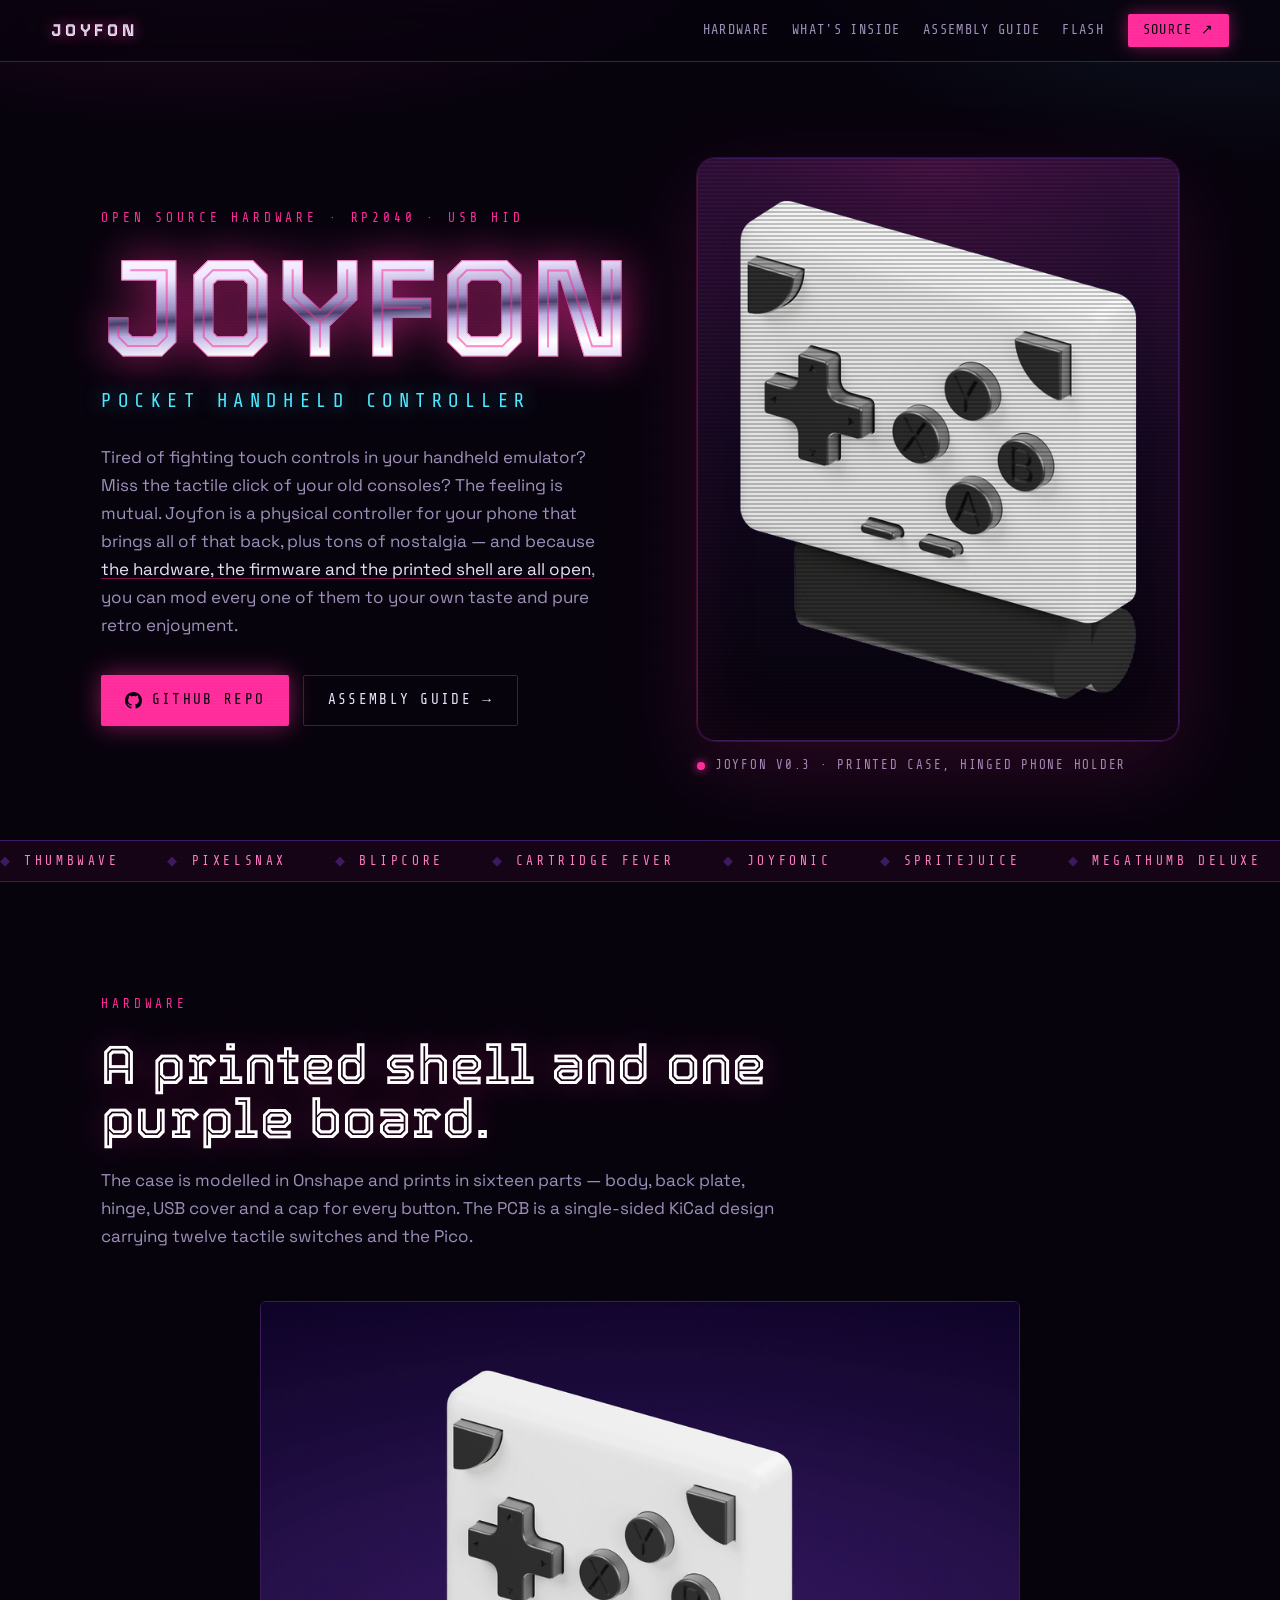
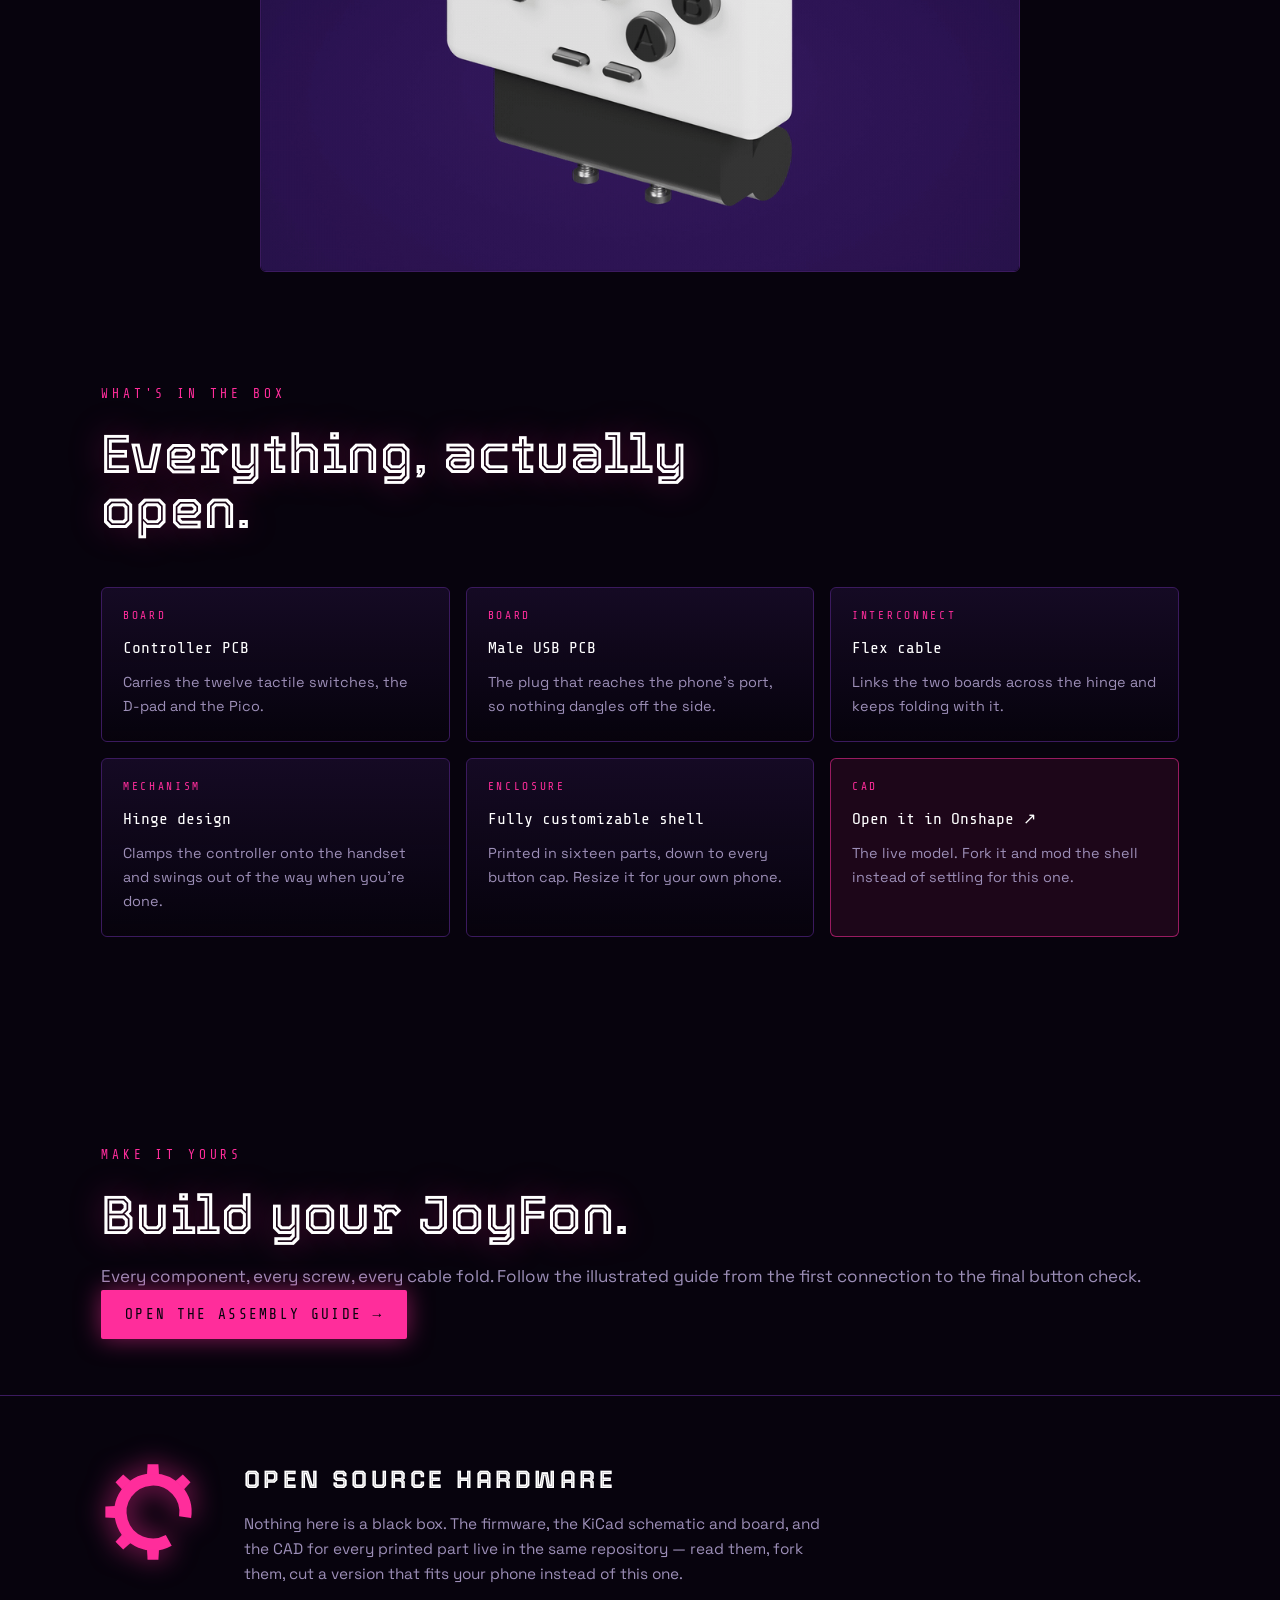
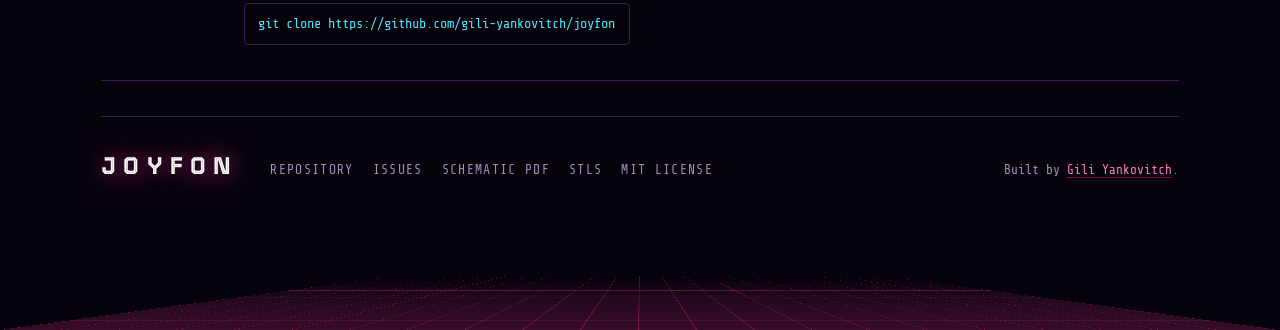
==== commit 92ccd41b: "docs: RP2040 only, drop RP2350 / Pico 2 references The JoyFon hardware targets the RP2040 exclusivel" ====
--- a/index.html
+++ b/index.html
@@ -38,7 +38,7 @@
   <!-- ─────────────────────────  HERO  ───────────────────────── -->
   <section class="hero">
     <div class="hero__copy">
-      <p class="eyebrow">Open source hardware · RP2040 / RP2350 · USB HID</p>
+      <p class="eyebrow">Open source hardware · RP2040 · USB HID</p>
       <h1 class="wordmark" aria-label="Joyfon">
         <span class="wordmark__glow" aria-hidden="true">JOYFON</span>
         <span class="wordmark__face">JOYFON</span>
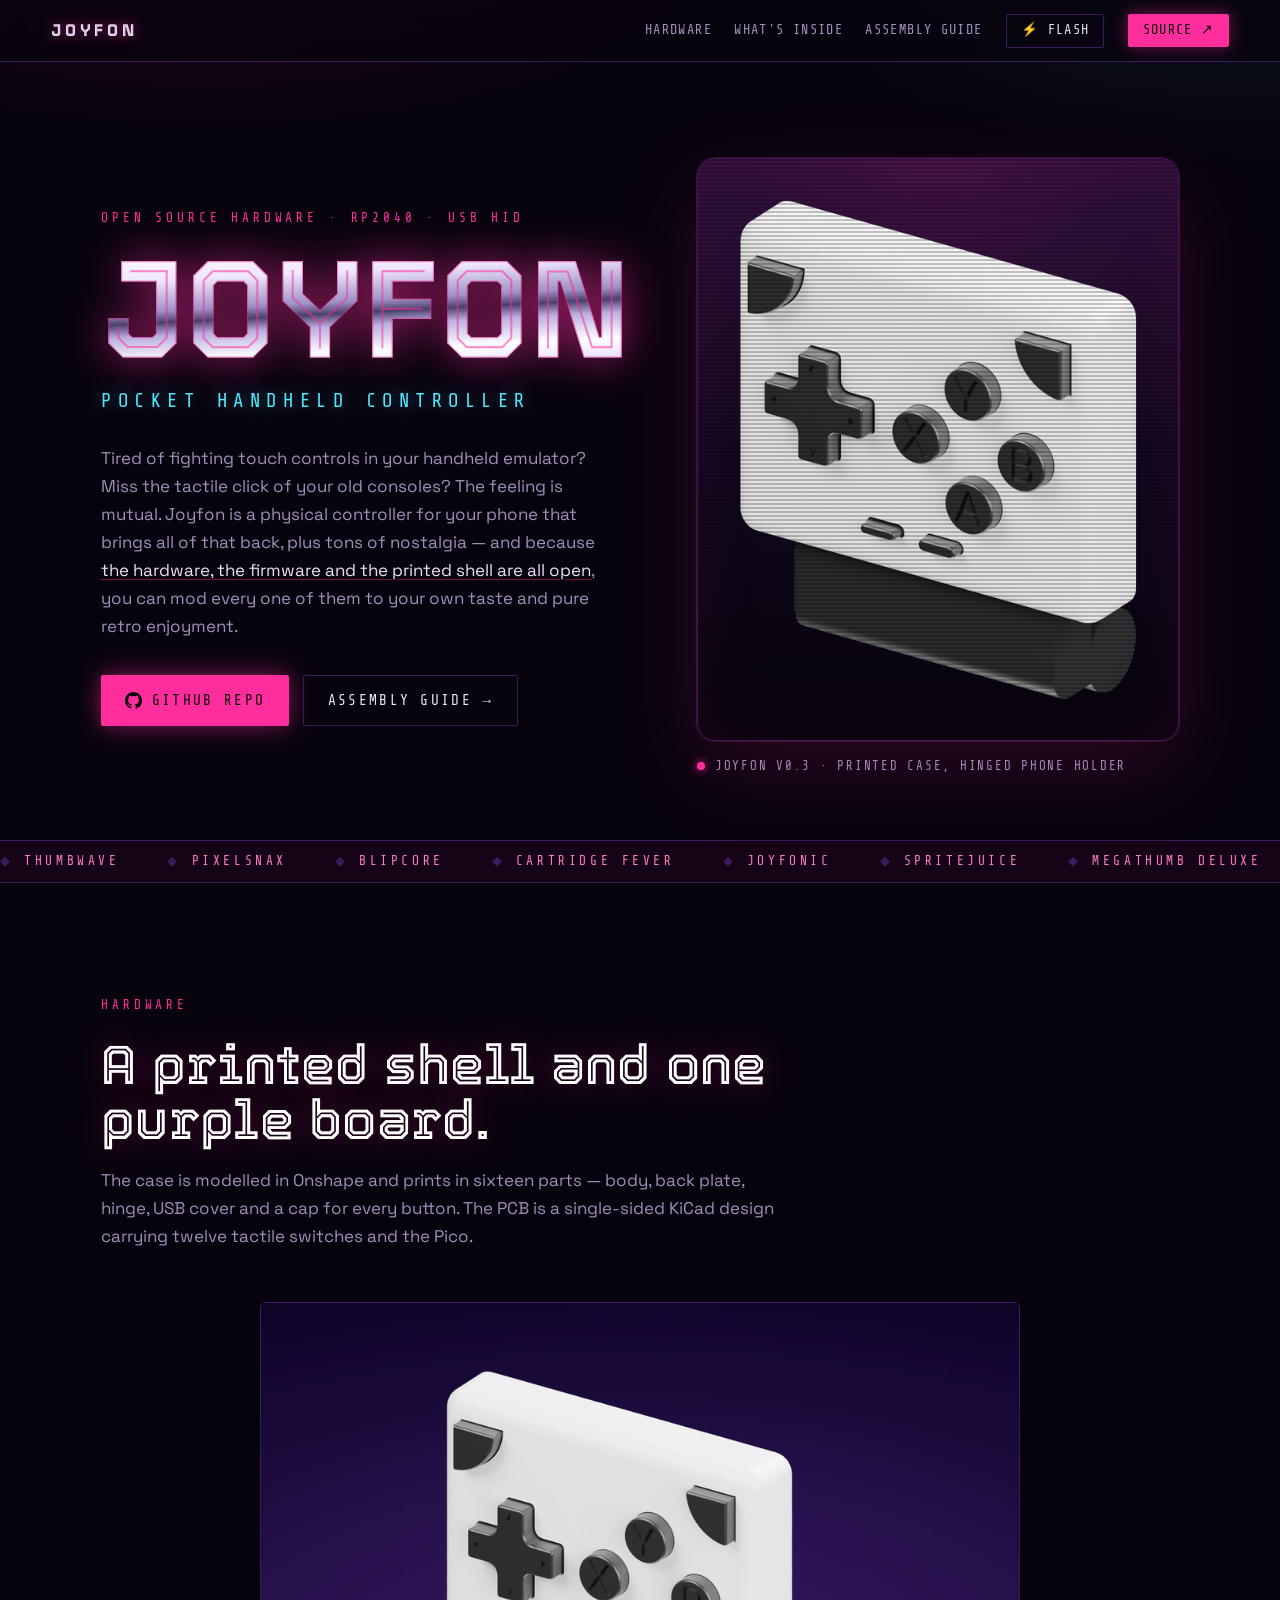
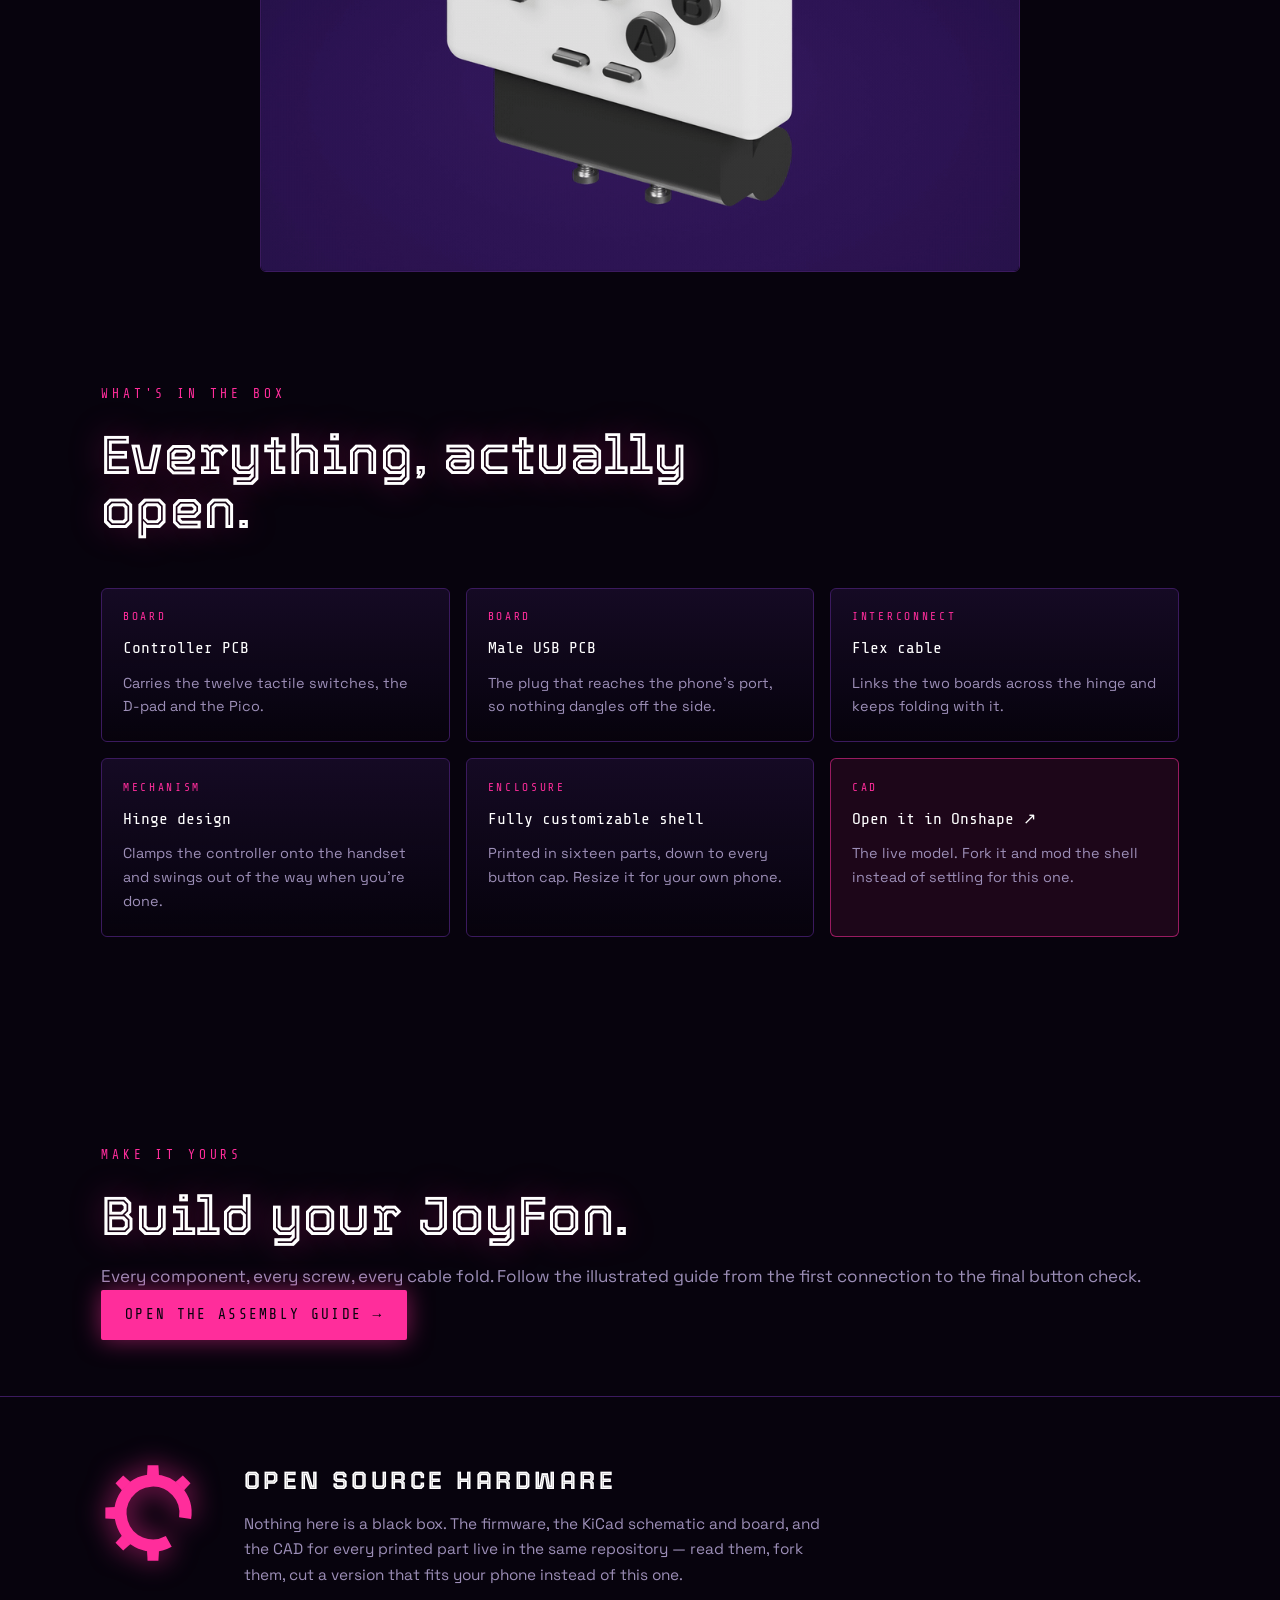
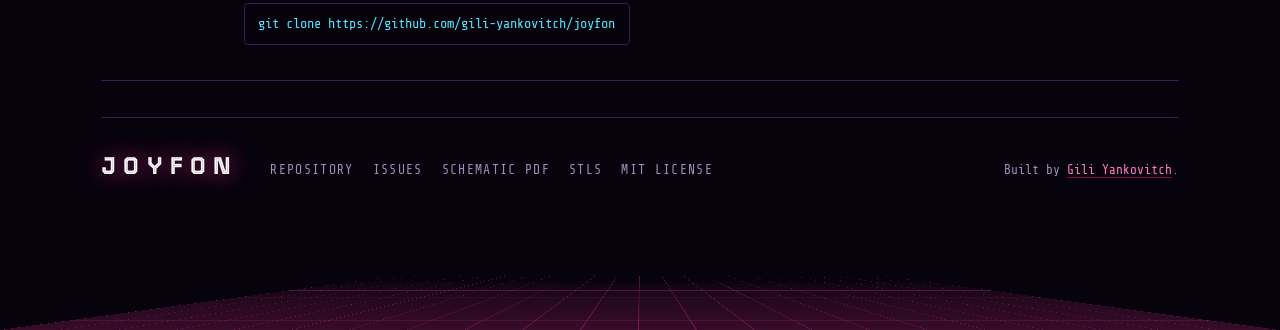
==== commit e7ad34cf: "fix(web): mobile Flash link + Gamepad-API controller test 1. The topbar nav is hidden under 720px, s" ====
--- a/index.html
+++ b/index.html
@@ -28,8 +28,8 @@
     <a href="#hardware">Hardware</a>
     <a href="#files">What's inside</a>
     <a href="assembly.html">Assembly guide</a>
-    <a href="flash.html">Flash</a>
   </nav>
+  <a class="topbar__flash" href="flash.html">⚡ Flash</a>
   <a class="topbar__repo" href="https://github.com/gili-yankovitch/joyfon">Source ↗</a>
 </header>
 
--- a/assets/site.css
+++ b/assets/site.css
@@ -135,9 +135,24 @@
 }
 .topbar__repo:hover { color: var(--void); background: var(--hot-soft); }
 
+/* Always-visible Flash pill — the one nav item that survives on mobile. */
+.topbar__flash {
+  font-family: var(--mono);
+  font-size: 0.85rem;
+  letter-spacing: 0.1em;
+  text-transform: uppercase;
+  color: var(--text);
+  border: 1px solid var(--edge);
+  padding: 0.3rem 0.85rem;
+  border-radius: 2px;
+  text-decoration: none;
+  white-space: nowrap;
+}
+.topbar__flash:hover { color: #fff; border-color: var(--hot); }
+
 @media (max-width: 720px) {
   .topbar__nav { display: none; }
-  .topbar__repo { margin-inline-start: auto; }
+  .topbar__flash { margin-inline-start: auto; }
 }
 
 /* ═══════════════════════════════════════════════════════════════════
